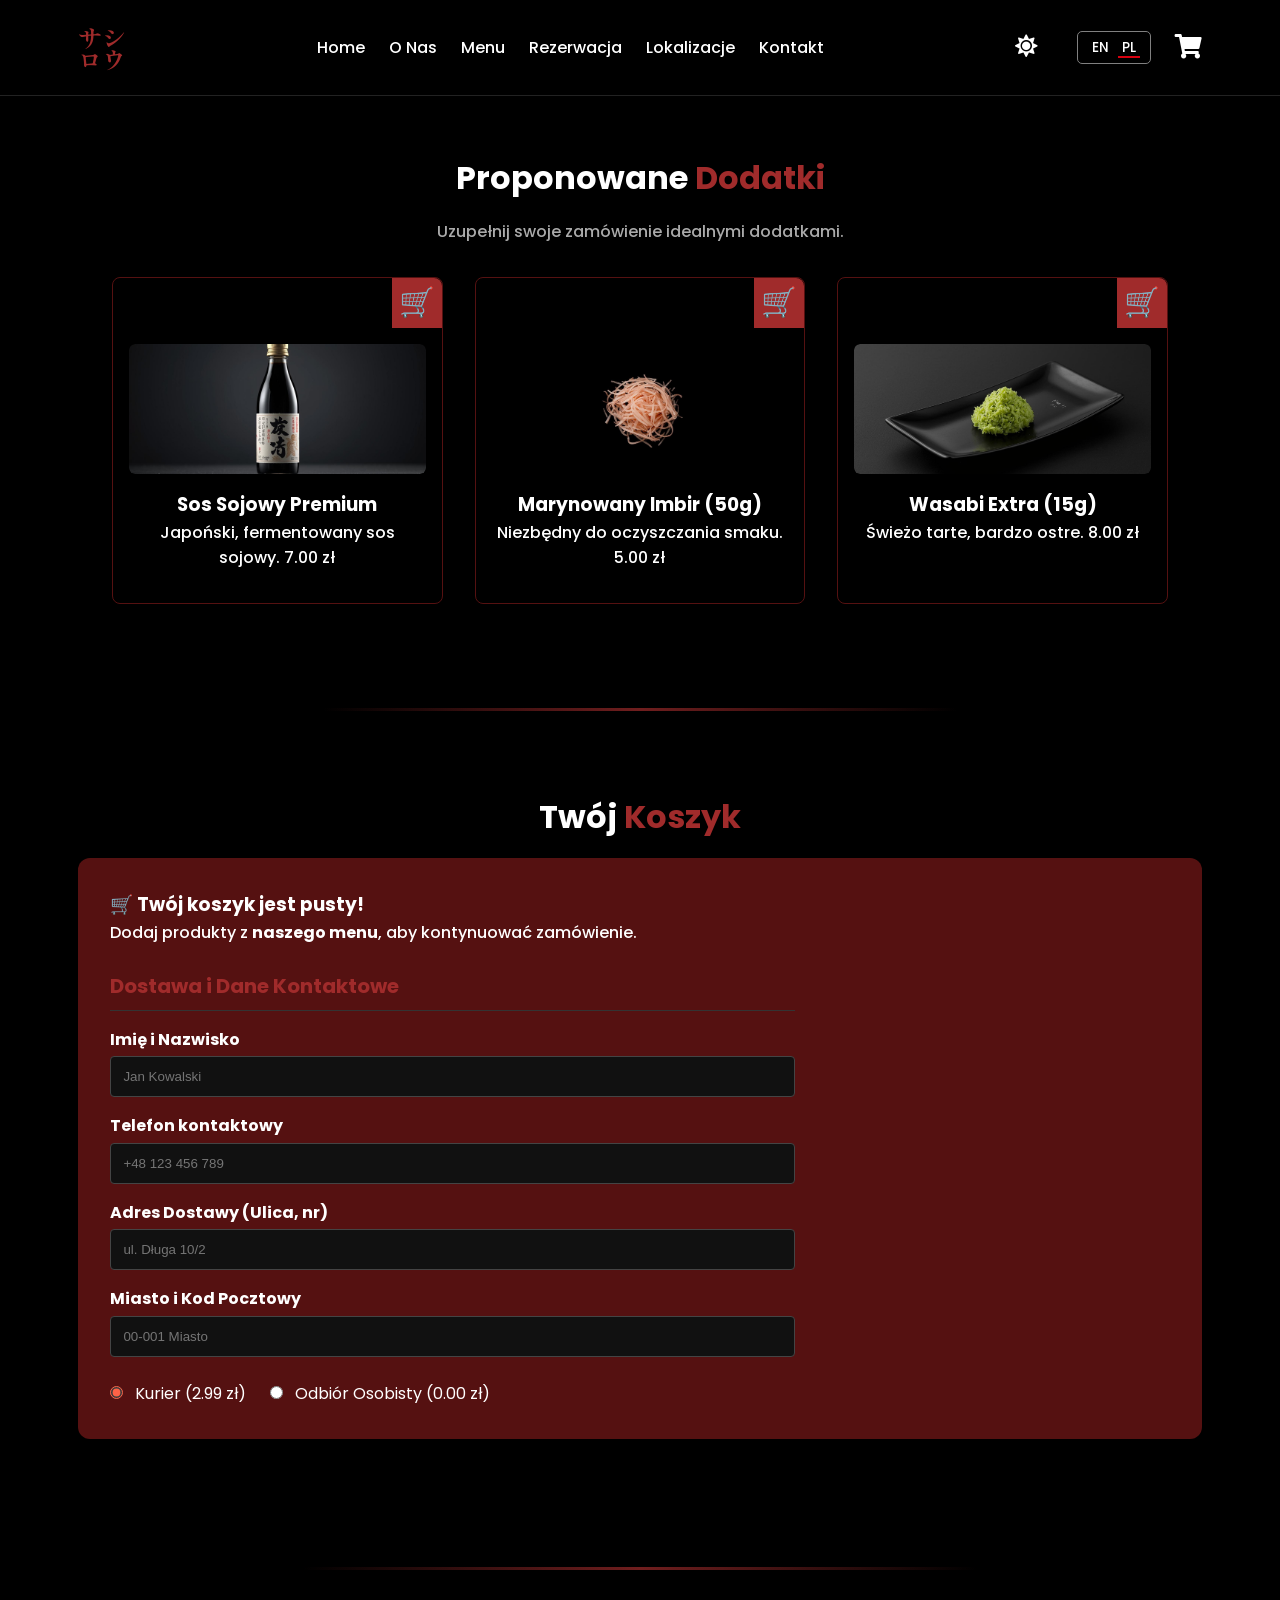
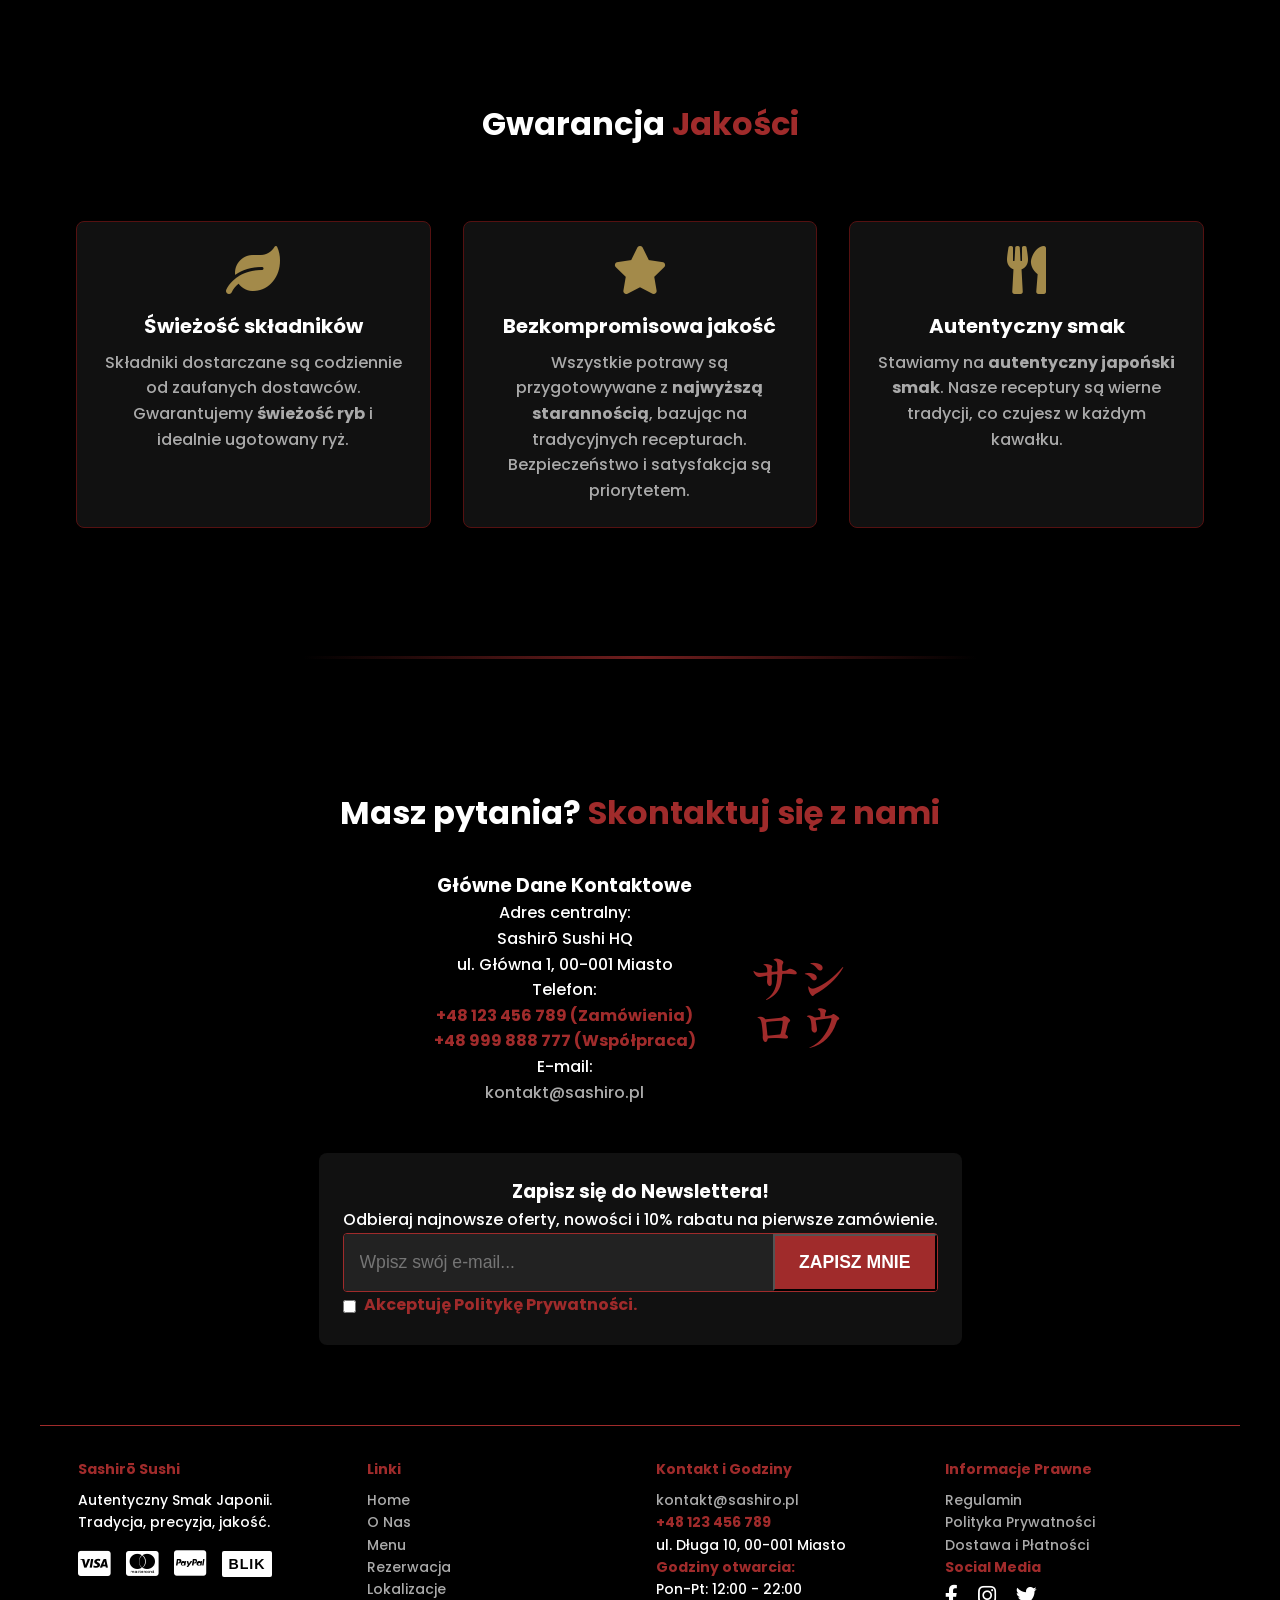
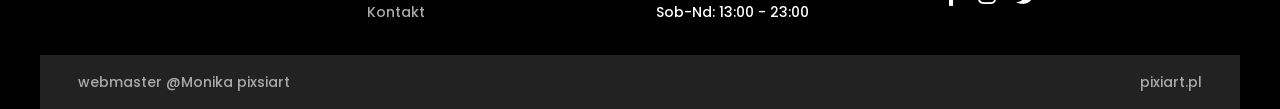
==== cart.html @ ddf4be17 "kompletna strona" ====
<!DOCTYPE html>
<html lang="pl">
  <head>
    <meta charset="UTF-8" />
    <meta name="viewport" content="width=device-width, initial-scale=1.0" />
    <title>Sashirō Sushi - Koszyk</title>
    <link
      rel="stylesheet"
      href="https://cdnjs.cloudflare.com/ajax/libs/font-awesome/6.0.0-beta3/css/all.min.css"
    />
    <link
      rel="stylesheet"
      href="https://cdnjs.cloudflare.com/ajax/libs/font-awesome/5.15.4/css/all.min.css"
    />
    <link rel="stylesheet" href="style.css" />
  </head>
  <body class="cart-page">
    <div class="header__sticky-wrapper">
      <header class="header">
        <div class="header__content-wrapper">
          <a href="index.html" class="header__logo">サシ<br />ロウ</a>
          <nav class="header__nav">
            <ul>
              <li>
                <a href="index.html#" class="header__nav-link">Home</a>
              </li>
              <li>
                <a href="index.html#about" class="header__nav-link">O Nas</a>
              </li>
              <li>
                <a href="index.html#menu-sections" class="header__nav-link"
                  >Menu</a
                >
              </li>
              <li>
                <a
                  href="index.html#contact-reservation"
                  class="header__nav-link"
                  >Rezerwacja</a
                >
              </li>
              <li>
                <a href="index.html#service" class="header__nav-link"
                  >Lokalizacje</a
                >
              </li>
              <li>
                <a href="index.html#contact-info" class="header__nav-link"
                  >Kontakt</a
                >
              </li>
            </ul>
          </nav>
          <div class="header__hamburger" id="hamburger-menu">
            <i class="fas fa-bars"></i>
          </div>

          <div class="header__controls">
            <button
              id="theme-toggle"
              class="header__theme-toggle"
              aria-label="Zmień motyw"
            >
              <i class="fas fa-sun"></i>
            </button>
            <div class="header__lang-selector">
              <a href="#" class="header__lang-selector-option" data-lang="en"
                >EN</a
              >
              <a
                href="#"
                class="header__lang-selector-option header__lang-selector-option--active"
                data-lang="pl"
                >PL</a
              >
            </div>
            <div class="header__cart-icon">
              <a href="cart.html"
                ><i class="fas fa-shopping-cart"></i
                ><span class="header__cart-badge" id="cart-item-count">0</span>
              </a>
            </div>
          </div>
        </div>
      </header>
    </div>
    <main>
      <section class="section cart__page">
        <section class="menu section" id="cart-addons">
          <h2 class="section__title">Proponowane <span>Dodatki</span></h2>
          <p
            class="section__subtitle"
            style="
              text-align: center;
              margin-bottom: var(--spacing-l);
              color: var(--color-text-muted);
            "
          >
            Uzupełnij swoje zamówienie idealnymi dodatkami.
          </p>
          <div class="menu__grid" data-category-type="addons">
            <div class="menu__card" data-product-id="addon-1">
              <div class="menu__card-image-wrapper">
                <img src="images/Sos Sojowy.jpg" alt="Sos Sojowy Premium" />
              </div>
              <span class="menu__card-cart">🛒</span>
              <h3 class="menu__card-title">Sos Sojowy Premium</h3>
              <p>Japoński, fermentowany sos sojowy. 7.00 zł</p>
            </div>
            <div class="menu__card" data-product-id="addon-2">
              <div class="menu__card-image-wrapper">
                <img src="images/Marynowany Imbir.jpg" alt="Marynowany Imbir" />
              </div>
              <span class="menu__card-cart">🛒</span>
              <h3 class="menu__card-title">Marynowany Imbir (50g)</h3>
              <p>Niezbędny do oczyszczania smaku. 5.00 zł</p>
            </div>
            <div class="menu__card" data-product-id="addon-3">
              <div class="menu__card-image-wrapper">
                <img src="images/Wasabi Extra.jpg" alt="Wasabi Extra" />
              </div>
              <span class="menu__card-cart">🛒</span>
              <h3 class="menu__card-title">Wasabi Extra (15g)</h3>
              <p>Świeżo tarte, bardzo ostre. 8.00 zł</p>
            </div>
          </div>
        </section>
        <section class="hr__bg-white section">
          <hr />
        </section>
        <h2 class="section__title">Twój <span>Koszyk</span></h2>
        <div class="cart__grid-layout">
          <div class="cart__items-container">
            <div class="cart__delivery-info">
              <h3>Dostawa i Dane Kontaktowe</h3>
              <form class="cart__form cart__form--delivery">
                <label for="name">Imię i Nazwisko</label>
                <input
                  type="text"
                  id="name"
                  required
                  placeholder="Jan Kowalski"
                />
                <label for="phone">Telefon kontaktowy</label>
                <input
                  type="tel"
                  id="phone"
                  required
                  placeholder="+48 123 456 789"
                />
                <label for="address">Adres Dostawy (Ulica, nr)</label>
                <input
                  type="text"
                  id="address"
                  required
                  placeholder="ul. Długa 10/2"
                />
                <label for="city">Miasto i Kod Pocztowy</label>
                <input
                  type="text"
                  id="city"
                  required
                  placeholder="00-001 Miasto"
                />
                <div class="cart__delivery-options">
                  <div class="cart__delivery-option">
                    <input
                      type="radio"
                      id="courier"
                      name="delivery-method"
                      value="2.99"
                      checked
                    />
                    <label for="courier"
                      >Kurier (<span id="delivery-cost-display">2.99 zł</span
                      >)</label
                    >
                  </div>
                  <div class="cart__delivery-option">
                    <input
                      type="radio"
                      id="pickup"
                      name="delivery-method"
                      value="0.00"
                    />
                    <label for="pickup">Odbiór Osobisty (0.00 zł)</label>
                  </div>
                </div>
              </form>
            </div>
          </div>
          <div class="cart__right-column">
            <div class="cart__summary-box">
              <div class="cart__summary">
                <h3>Podsumowanie Zamówienia</h3>
                <div class="cart__summary-line">
                  <span>Wartość Produktów:</span>
                  <span class="cart__summary-value" id="subtotal-value"
                    >111.98 zł</span
                  >
                </div>
                <div class="cart__summary-line">
                  <span>Koszt Dostawy:</span>
                  <span class="cart__summary-value" id="shipping-value"
                    >2.99 zł</span
                  >
                </div>
                <div class="cart__summary-line cart__summary-line--total">
                  <span>RAZEM DO ZAPŁATY:</span>
                  <span class="cart__summary-value" id="total-value"
                    >114.97 zł</span
                  >
                </div>
              </div>
              <div class="cart__payment-section">
                <h3>Metoda Płatności</h3>
                <select id="payment-method" class="cart__input">
                  <option value="bank-transfer">
                    Przelew Natychmiastowy (Blik)
                  </option>
                  <option value="paypal">PayPal</option>
                  <option value="cash">Gotówka przy Odbiorze/Dostawie</option>
                </select>
              </div>
              <div class="cart__discount-section">
                <label for="coupon" class="cart__label">Kupon Zniżkowy</label>
                <div class="cart__coupon-input-group">
                  <input
                    type="text"
                    id="coupon"
                    placeholder="Wpisz kod kuponu"
                    class="cart__input"
                  />
                  <button class="btn cart__coupon-btn">Zastosuj</button>
                </div>
              </div>
              <button class="btn cart__place-order-btn">
                ZŁÓŻ ZAMÓWIENIE Z OBOWIĄZKIEM ZAPŁATY
              </button>
              <p class="cart__terms-note">
                Składając zamówienie, akceptujesz Regulamin i Politykę
                Prywatności.
              </p>
            </div>
          </div>
        </div>
      </section>
      <section class="hr__bg-white section">
        <hr />
      </section>
      <section id="quality-guarantee" class="section about">
        <div class="about__content">
          <h2 class="section__title">Gwarancja <span>Jakości</span></h2>
          <div class="quality-grid">
            <div class="quality-card">
              <i class="quality-icon fas fa-leaf"></i>
              <h3 class="quality-title">Świeżość składników</h3>
              <p>
                Składniki dostarczane są <span>codziennie</span> od zaufanych
                dostawców. Gwarantujemy <strong>świeżość ryb</strong> i idealnie
                ugotowany ryż.
              </p>
            </div>
            <div class="quality-card">
              <i class="quality-icon fas fa-star"></i>
              <h3 class="quality-title">Bezkompromisowa jakość</h3>
              <p>
                Wszystkie potrawy są przygotowywane z
                <strong>najwyższą starannością</strong>, bazując na tradycyjnych
                recepturach. Bezpieczeństwo i satysfakcja są priorytetem.
              </p>
            </div>
            <div class="quality-card">
              <i class="quality-icon fas fa-utensils"></i>
              <h3 class="quality-title">Autentyczny smak</h3>
              <p>
                Stawiamy na <strong>autentyczny japoński smak</strong>. Nasze
                receptury są wierne tradycji, co czujesz w każdym kawałku.
              </p>
            </div>
          </div>
        </div>
      </section>
      <section class="hr__bg-white section">
        <hr />
      </section>
      <section class="contact section" id="contact-info">
        <h2 class="section__title">
          Masz pytania? <span>Skontaktuj się z nami</span>
        </h2>
        <div class="contact__content-wrapper">
          <div class="contact__info-details contact__info-details--no-border">
            <h3>Główne Dane Kontaktowe</h3>
            <div class="footer__list">
              <p>Adres centralny:</p>
              <p>Sashirō Sushi HQ</p>
              <p>ul. Główna 1, 00-001 Miasto</p>
              <p>Telefon:</p>
              <p>
                <a href="tel:+48123456789" class="footer__list-link"
                  >+48 123 456 789 (Zamówienia)</a
                >
              </p>
              <p>
                <a href="tel:+48999888777" class="footer__list-link"
                  >+48 999 888 777 (Współpraca)</a
                >
              </p>
              <p>E-mail:</p>
              <p>
                <a href="mailto:kontakt@sashiro.pl" class="footer__list-link"
                  >kontakt@sashiro.pl</a
                >
              </p>
            </div>
          </div>
          <div class="contact__logo-container">
            <a href="#" class="header__logo header__logo--double-size"
              >サシ<br />ロウ</a
            >
          </div>
        </div>
        <div class="contact__content contact__content--stacked">
          <div class="newsletter-tile-wrapper">
            <h3>Zapisz się do Newslettera!</h3>
            <p>
              Odbieraj najnowsze oferty, nowości i 10% rabatu na pierwsze
              zamówienie.
            </p>
            <form class="newsletter-tile-form">
              <input
                type="email"
                id="newsletter-email-tile"
                name="newsletter-email"
                required
                placeholder="Wpisz swój e-mail..."
              />
              <button type="submit" class="btn">ZAPISZ MNIE</button>
            </form>
            <div class="consent">
              <input
                type="checkbox"
                id="consent-tile"
                name="consent-tile"
                required
              />
              <label for="consent-tile">
                Akceptuję
                <a href="#">Politykę Prywatności</a>.
              </label>
            </div>
          </div>
        </div>
      </section>
    </main>
    <footer class="footer section" id="contact">
      <div class="footer__column">
        <h4 class="footer__heading">Sashirō Sushi</h4>
        <p>Autentyczny Smak Japonii.<br />Tradycja, precyzja, jakość.</p>
        <div class="footer__payments-icons">
          <i class="fab fa-cc-visa" title="Visa"></i>
          <i class="fab fa-cc-mastercard" title="Mastercard"></i>
          <i class="fab fa-cc-paypal" title="PayPal"></i>
          <span class="blik-icon" title="Blik">BLIK</span>
        </div>
      </div>
      <div class="footer__column">
        <h4 class="footer__heading">Linki</h4>
        <ul class="footer__list">
          <li><a href="#hero" class="footer__list-link">Home</a></li>
          <li><a href="#about" class="footer__list-link">O Nas</a></li>
          <li><a href="#menu-sections" class="footer__list-link">Menu</a></li>
          <li>
            <a href="#contact-reservation" class="footer__list-link"
              >Rezerwacja</a
            >
          </li>
          <li><a href="#service" class="footer__list-link">Lokalizacje</a></li>
          <li><a href="#contact-info" class="footer__list-link">Kontakt</a></li>
        </ul>
      </div>
      <div class="footer__column">
        <h4 class="footer__heading">Kontakt i Godziny</h4>
        <ul class="footer__list">
          <li>
            <a href="mailto:kontakt@sashiro.pl" class="footer__list-link"
              >kontakt@sashiro.pl</a
            >
          </li>
          <li>
            <a href="tel:+48123456789" class="footer__list-link"
              >+48 123 456 789</a
            >
          </li>
          <li>ul. Długa 10, 00-001 Miasto</li>
        </ul>
        <div class="footer__hours">
          <p><span class="colored">Godziny otwarcia:</span></p>
          <p>Pon-Pt: 12:00 - 22:00</p>
          <p>Sob-Nd: 13:00 - 23:00</p>
        </div>
      </div>
      <div class="footer__column">
        <h4 class="footer__heading">Informacje Prawne</h4>
        <ul class="footer__list">
          <li><a href="#" class="footer__list-link">Regulamin</a></li>
          <li>
            <a href="#" class="footer__list-link">Polityka Prywatności</a>
          </li>
          <li><a href="#" class="footer__list-link">Dostawa i Płatności</a></li>
        </ul>
        <h4 class="footer__heading">Social Media</h4>
        <div>
          <a href="#"><i class="fab fa-facebook-f"></i></a>
          <a href="#"><i class="fab fa-instagram"></i></a>
          <a href="#"><i class="fab fa-twitter"></i></a>
        </div>
      </div>
    </footer>
    <div class="author-info">
      <a
        href="mailto:monikapixiart@gmail.com?subject=Wiadomość ze strony Pixiart"
      >
        <p>webmaster @Monika pixsiart</p>
      </a>
      <a href="https://pixiart.pl" target="_blank"><p>pixiart.pl</p></a>
    </div>
    <script src="script.js"></script>
  </body>
</html>
---- style.css ----
@import url('https://fonts.googleapis.com/css2?family=Poppins:wght@400;500;700&family=Shippori+Mincho+B1:wght@600;700&display=swap');

:root {
  --color-primary: #a02b2b;
  --color-primary-hover: #d7000f;
  --color-accent: #a38a4a;
  --color-background: #000;
  --color_background-light: #fdf6e3;
  --color-background-card: #000;
  --color-text-light: #fff;
  --color-text-muted: #aaa;
  --spacing-xl: 3rem;
  --spacing-l: 2rem;
  --spacing-m: 1.5rem;
  --spacing-s: 1rem;
  --max-width: 1200px;
  --header-height: 96px;
  --menu-image-height: 180px;
}

/* --- 1. GLOBALNE STYLE I RESET --- */
* {
  margin: 0;
  padding: 0;
  box-sizing: border-box;
}

html {
  font-size: 16px;
  scroll-behavior: smooth;
}

html body {
  overflow-x: hidden;
}

body {
  font-family: 'Poppins', sans-serif;
  color: var(--color-text-light);
  line-height: 1.6;
  background-color: var(--color-background);
  font-weight: 500;
  overflow-x: hidden;
}

a {
  text-decoration: none;
  color: inherit;
  transition: color 0.3s ease, transform 0.3s ease;
}
a:hover {
  color: var(--color-primary);
  transform: translateY(-2px);
}

.section {
  max-width: var(--max-width);
  margin: 0 auto;
  padding: var(--spacing-xl) 3%;
  box-sizing: border-box;
}

.btn {
  background: var(--color-primary);
  padding: 0.75rem var(--spacing-m);
  border-radius: 4px;
  color: var(--color-text-light);
  font-weight: 700;
  display: inline-block;
  transition: background 0.3s ease, transform 0.3s ease, box-shadow 0.3s ease;
}
.btn:hover {
  background: var(--color-primary-hover);
  color: var(--color-text-light);
  transform: scale(1.05);
  box-shadow: 0 4px 10px rgba(0, 0, 0, 0.5);
}

.section__title {
  text-align: center;
  font-size: var(--spacing-l);
  margin-bottom: var(--spacing-s);
  color: var(--color-text-light);
  font-family: 'Poppins', sans-serif;
}
.section__title span,
.section__title--primary {
  color: var(--color-primary);
}

/* --- 2. HEADER --- */
.header__sticky-wrapper {
  position: sticky;
  top: 0;
  z-index: 1000;
  width: 100%;
  background: var(--color-background);
  height: var(--header-height);
  display: flex;
  align-items: center;
}
.header {
  background-color: transparent;
  border-bottom: 1px solid #222;
  padding: 0;
  display: flex;
  justify-content: center;
  align-items: center;
  width: 100%;
  height: var(--header-height);
}

.header__logo {
  font-size: var(--spacing-m);
  font-weight: 700;
  color: var(--color-primary);
  line-height: 0.9;
  font-family: 'Shippori Mincho B1', serif;
}
/* Logo in inline version */
.header__content-wrapper .header__logo.header__logo--inline {
  font-size: 1.5rem;
  line-height: 1;
}

/* Logo at double size in the contact section */
.contact__logo-container .header__logo.header__logo--double-size {
  font-size: calc(var(--spacing-m) * 2);
  line-height: 0.9;
}

.header__nav ul {
  display: flex;
  gap: var(--spacing-m);
  list-style: none;
}
.header__nav-link {
  font-weight: 500;
  position: relative;
}
.header__nav-link::after {
  content: '';
  position: absolute;
  left: 0;
  bottom: -4px;
  width: 0;
  height: 2px;
  background: var(--color-primary);
  transition: width 0.3s ease;
}
.header__nav-link:hover::after,
.header__nav-link--active:after {
  width: 100%;
}

.header__content-wrapper {
  display: flex;
  justify-content: space-between;
  align-items: center;
  width: 100%;
  max-width: var(--max-width);
  margin: 0 auto;
  padding: var(--spacing-s) 3%;
  box-sizing: border-box;
}

.header__controls {
  display: flex;
  align-items: center;
  gap: var(--spacing-m);
}
.header__theme-toggle {
  background: none;
  border: none;
  color: #fff;
  font-size: 1.4rem;
  cursor: pointer;
  margin-right: 1rem;
  transition: color 0.3s ease, transform 0.3s ease;
}
.header__theme-toggle:hover i {
  transform: rotate(20deg);
  transition: transform 0.4s ease;
  color: rgb(255, 174, 0);
}
.header__theme-toggle:active i {
  transform: rotate(0deg) scale(0.9);
  transition: transform 0.2s ease;
}
.header__lang-selector-option {
  font-size: 0.85rem;
  padding: 0 4px;
}
.header__lang-selector {
  border: 1px solid gray;
  padding: 5px 10px;
  border-radius: 5px;
  display: inline-flex;
  align-items: center;
  gap: 5px;
}
.header__lang-selector-option--active {
  box-shadow: inset 0 -2px 0 0 var(--color-primary-hover);
}
.header__cart-icon {
  position: relative;
}
.header__cart-icon a {
  font-size: var(--spacing-m);
}
.header__cart-badge {
  position: absolute;
  top: -8px;
  right: -8px;
  background-color: var(--color-primary);
  color: #fff;
  border-radius: 50%;
  padding: 0.2em 0.5em;
  font-size: 0.75rem;
  min-width: 20px;
  text-align: center;
  line-height: 1;
  display: none;
}

/* --- 3. HERO SECTION --- */
.hero {
  display: flex;
  flex-wrap: wrap;
  justify-content: center;
  align-items: center;
  gap: var(--spacing-l);
  padding-top: 100px;
  background: var(--color-background);
}

.hero__text {
  flex: 1 1 300px;
  max-width: 500px;
  text-align: center;
  opacity: 0;
  transform: translateX(-50px);
  animation: fadeInLeft 0.6s ease-out forwards 0s;
}

.hero__text-heading {
  font-size: 2.5rem;
  color: var(--color-primary);
  margin-bottom: var(--spacing-s);
  font-family: 'Poppins', sans-serif;
}

.hero__text-paragraph {
  font-size: 1.125rem;
  margin-bottom: var(--spacing-m);
  color: var(--color-text-light);
}

.hero__text .btn {
  opacity: 0;
  animation: fadeInUp 0.5s ease-out forwards 0.4s;
}

.hero__image {
  flex: 1 1 300px;
  max-width: 500px;
  width: 100%;
  display: flex;
  justify-content: center;
  align-items: center;
  margin: 0 auto;
}

.sushi-plate {
  width: 100%;
  height: auto;
  opacity: 0;
  transform: translateX(100%);
  animation: fadeInRight 0.8s ease-out forwards 0.2s;
}

.sushi-plate img {
  width: 100%;
  height: auto;
  display: block;
}

/* --- ANIMATIONS --- */

/* Animation: Sushi plate (entering from the right) */
@keyframes fadeInRight {
  from {
    opacity: 0;
    transform: translateX(100%);
  }
  to {
    opacity: 1;
    transform: translateX(0);
  }
}

/* Animation: Hero text (entering from the left) */
@keyframes fadeInLeft {
  from {
    opacity: 0;
    transform: translateX(-50px);
  }
  to {
    opacity: 1;
    transform: translateX(0);
  }
}

/* Animation: Tiles/Images (slightly rising from the bottom) */
@keyframes fadeInUp {
  from {
    opacity: 0;
    transform: translateY(30px);
  }
  to {
    opacity: 1;
    transform: translateY(0);
  }
}

/* --- 4. ABOUT SECTION --- */
.about {
  display: flex;
  flex-direction: column;
  align-items: center;
  gap: var(--spacing-l);
  text-align: center;
  padding-left: 0;
  padding-right: 0;
}
.about__content {
  display: flex;
  flex-direction: column;
  align-items: center;
  gap: var(--spacing-m);
  margin: 0 auto;
  width: 100%;
}
.about__chef-image {
  max-width: 100%;
  height: auto;
  border-radius: 0;
  margin-bottom: var(--spacing-s);
  display: block;
}
.about__chef-image--no-margin {
  width: 100%;
  position: static;
  margin: 0 auto;
  border-radius: 8px;
}
.about__text {
  flex: none;
  max-width: var(--max-width);
  padding-left: 3%;
  padding-right: 3%;
  box-sizing: border-box;
}
.about__text p {
  margin-bottom: var(--spacing-m);
  color: var(--color-text-light);
  font-size: 1rem;
  line-height: 1.6;
}

/* --- 5. TESTIMONIALS SECTION --- */
.testimonials {
  background-color: #111;
}
.testimonial__carousel {
  display: flex;
  overflow: hidden;
  position: relative;
  justify-content: center;
  gap: var(--spacing-m);
}

.testimonial__card {
  flex: 0 0 300px;
  padding: var(--spacing-m);
  border: 1px solid #551111;
  border-radius: 8px;
  text-align: center;
  background: var(--color-background-card);
  box-shadow: 0 4px 10px rgba(0, 0, 0, 0.5);

  opacity: 0;
  transform: translateY(30px);
  transition: opacity 0.4s ease-out, transform 0.4s ease-out;
}

.testimonial__quote {
  font-style: italic;
  margin-bottom: var(--spacing-s);
  color: var(--color-text-muted);
}
.testimonial__author {
  font-weight: 700;
  color: var(--color-primary);
}

/* --- 6. SERVICE SECTION (TILES ANIMATED VIA JS) --- */
.service__grid {
  display: grid;
  grid-template-columns: repeat(auto-fit, minmax(280px, 1fr));
  gap: var(--spacing-l);
}

.service__card {
  background: #111;
  padding: var(--spacing-m);
  border-radius: 8px;
  border: 1px solid #551111;
  text-align: center;
  transition: box-shadow 0.3s ease, transform 0.3s ease;

/* JS Animation - initial state (FAST TRANSITION) */
  opacity: 0;
  transform: translateY(30px);
  transition: opacity 0.4s ease-out, transform 0.4s ease-out,
    box-shadow 0.3s ease;
}
.service__card:hover {
  transform: translateY(-5px);
  box-shadow: 0 4px 10px rgba(0, 0, 0, 0.5);
}
.service__icon {
  font-size: 3rem;
  color: var(--color-accent);
  margin-bottom: var(--spacing-s);
}
.service__card h3 {
  margin-bottom: 0.5rem;
  font-size: 1.25rem;
  color: var(--color-text-light);
  font-family: 'Poppins', sans-serif;
}
.service__card p {
  color: var(--color-text-muted);
}

/* --- Locations Section --- */

.service__list {
  display: grid;
  grid-template-columns: repeat(auto-fit, minmax(280px, 1fr));
  gap: var(--spacing-l);
}

.service__item {
  background: #111;
  padding: var(--spacing-m);
  border-radius: 8px;
  border: 1px solid #551111;
  text-align: center;
  transition: box-shadow 0.3s ease, transform 0.3s ease;
}
.service__item:hover {
  transform: translateY(-5px);
  box-shadow: 0 4px 10px rgba(0, 0, 0, 0.5);
}
.service__item img {
  max-width: 100%;
  border-radius: 8px;
  height: 200px;
  object-fit: cover;
  display: block;
  margin-bottom: var(--spacing-s);
  transition: transform 0.3s ease;
}
.service__item:hover img {
  transform: scale(1.05);
}
.service__item h3 {
  margin-bottom: 0.25rem;
  font-size: 1.25rem;
}
.service__item p {
  color: var(--color-text-muted);
}

/* --- 7. MENU SECTION (TILES ANIMATED VIA JS) --- */
.menu__categories {
  display: flex;
  justify-content: center;
  gap: var(--spacing-l);
  list-style: none;
  flex-wrap: wrap;
  position: relative;
  z-index: 990;
  padding-top: var(--spacing-s);
  padding-bottom: var(--spacing-s);
  margin-bottom: var(--spacing-l);
  background: var(--color-background);
  border-bottom: 1px solid #222;
  margin-top: 0;
}
.menu__categories--is-sticky {
  position: fixed;
  top: var(--header-height);
  left: 0;
  right: 0;
  width: 100%;
  z-index: 999;
  box-shadow: 0 4px 10px rgba(0, 0, 0, 0.5);
  max-width: var(--max-width);
  margin: 0 auto;
  padding-left: 3%;
  padding-right: 3%;
  box-sizing: border-box;
  margin-top: 0;
}
.menu__categories a.menu__categories-link {
  position: relative;
}
.menu__categories a.menu__categories-link:after {
  content: '';
  position: absolute;
  bottom: -2px;
  left: 0;
  width: 0;
  height: 2px;
  background-color: var(--color-primary);
  transition: width 0.3s ease;
}
.menu__categories a.menu__categories-link:hover:after,
.menu__categories a.menu__categories-link--active:after {
  width: 100%;
}

.menu__grid {
  display: grid;
  grid-template-columns: repeat(3, 1fr);
  gap: var(--spacing-l);
}

.menu__card {
  background: var(--color-background-card);
  border: 1px solid #551111;
  border-radius: 8px;
  padding: var(--spacing-s);
  position: relative;
  transition: transform 0.3s ease, box-shadow 0.3s ease;
  text-align: center;
  display: flex;
  flex-direction: column;

  opacity: 0;
  transform: translateY(30px);
  transition: opacity 0.4s ease-out, transform 0.4s ease-out,
    box-shadow 0.3s ease;
}
.menu__card:hover {
  transform: translateY(-5px);
  box-shadow: 0 4px 15px rgba(160, 43, 43, 0.2);
}
.menu__card-image-wrapper {
  height: calc(var(--menu-image-height) - 50px);
  overflow: hidden;
  margin-bottom: var(--spacing-s);
  border-radius: 6px;
  display: flex;
  align-items: center;
  justify-content: center;
  position: relative;
  margin-top: 50px;
}
.menu__card-image-wrapper img {
  width: 100%;
  height: 100%;
  object-fit: cover;
  border-radius: 6px;
  transition: transform 0.3s ease;
}
.menu__card:hover .menu__card-image-wrapper img {
  transform: scale(1.08);
}
.menu__card p {
  flex-grow: 1;
  margin-bottom: var(--spacing-s);
}
.menu__card-cart {
  position: absolute;
  top: 0;
  right: 0;
  background: var(--color-primary);
  color: var(--color-text-light);
  padding: 0;
  border-radius: 0 8px 0 0;
  font-size: 1.8rem;
  cursor: pointer;
  transition: background 0.3s ease;
  display: flex;
  align-items: center;
  justify-content: center;
  width: 50px;
  height: 50px;
  line-height: 1;
}
.menu__card-cart:hover {
  background: var(--color-primary-hover);
}
/* Active cart controls on the menu card */
.menu__grid .menu__card .menu__card-cart.cart__active-controls {
  background: transparent;
  padding: 0;
  width: 150px;
  height: 50px;
  border-radius: 0 8px 0 0;
  overflow: hidden;
}

/* Cart buttons container */
.cart__controls {
  display: flex;
  align-items: center;
  width: 150px;
  height: 50px;
  position: relative;
}

/* Add/remove product button */
.cart__controls .cart__controls-btn,
.cart__controls .cart__quantity-btn,
.cart__items-container .cart__controls-btn,
.cart__items-container .cart__quantity-btn {
  background-color: var(--color-primary);
  color: var(--color-text-light);
  width: 50px;
  height: 50px;
  display: flex;
  justify-content: center;
  align-items: center;
  border: none;
  border-radius: 0;
  font-size: 1.8rem;
  font-weight: 700;
  line-height: 1;
  cursor: pointer;
  transition: background 0.2s ease, transform 0.1s ease;
  box-shadow: inset 0 0 0 1px rgba(0, 0, 0, 0.5);
}

.cart__controls .cart__controls-btn:hover,
.cart__controls .cart__quantity-btn:hover {
  background-color: var(--color-primary-hover);
}

/* Quantity display */
.cart__controls .cart__controls-count,
.cart__controls .cart__quantity-count,
.cart__items-container .cart__controls-count,
.cart__items-container .cart__quantity-count {
  display: flex;
  text-align: center;
  justify-content: center;
  align-items: center;
  vertical-align: top;
  width: 50px;
  height: 50px;
  font-weight: 700;
  color: var(--color-text-light);
  background-color: #222;
  font-size: 1.4rem;
  padding: 0;
  line-height: 50px;
  box-shadow: inset 0 0 0 1px rgba(0, 0, 0, 0.5);
}

/* --- 8. CONTACT / FOOTER SECTION --- */
.contact__content {
  display: flex;
  gap: var(--spacing-l);
  flex-wrap: wrap;
  justify-content: center;
  align-items: flex-start;
  max-width: 1000px;
  margin: 0 auto;
}
#contact-reservation .contact__content {
  display: grid;
  grid-template-columns: 1fr 1fr;
  gap: var(--spacing-l);
  align-items: stretch;
}
#contact-reservation .contact__form-wrapper {
  max-width: none;
}
#contact-reservation .contact__map-wrapper {
  width: 100%;
  display: flex;
  flex-direction: column;
}
.map-placeholder {
  width: 100%;
  flex-grow: 1;
  min-height: 400px;
  background-color: #333;
  border-radius: 8px;
  overflow: hidden;
  margin-top: var(--spacing-s);
}
.map-placeholder iframe {
  width: 100%;
  height: 100%;
  display: block;
}
.contact__content-wrapper {
  display: flex;
  justify-content: center;
  align-items: center;
}
#contact-info .contact__content {
  display: flex;
  flex-direction: column;
  align-items: center;
}
#contact-info .contact__info-details,
.newsletter-tile-wrapper {
  max-width: 700px;
  margin-bottom: var(--spacing-l);
}
.contact__info-details {
  margin-right: 55px;
  padding: var(--spacing-m);
  border: 1px solid #444;
  border-radius: 8px;
  background: var(--color-background-card);
  box-shadow: 0 4px 10px rgba(0, 0, 0, 0.5);
}

.contact__content-wrapper
  .contact__info-details.contact__info-details--no-border {
  border: none;
  box-shadow: none;
  background: transparent;
  padding: var(--spacing-s) 0;
  text-align: center;
}

.contact__info-details--no-border .footer__list {
  display: flex;
  flex-direction: column;
  align-items: center;
}
.contact__info-details--no-border h3 {
  justify-content: center;
  align-items: center;
}

.reservation-form {
  display: grid;
  grid-template-columns: 1fr 1fr;
  gap: var(--spacing-s);
}
.form__full-width {
  grid-column: 1/-1;
}
.newsletter-tile-wrapper {
  text-align: center;
  padding: var(--spacing-m);
  background-color: #111;
  border-radius: 8px;
  box-shadow: 0 4px 10px rgba(0, 0, 0, 0.5);
}
.newsletter-tile-form {
  display: flex;
  gap: 0;
  width: 100%;
  border: 1px solid var(--color-primary);
  border-radius: 4px;
  overflow: hidden;
}
.newsletter-tile-form input {
  flex-grow: 1;
  border: none;
  border-radius: 0;
  padding: 1rem;
  font-size: 1.1rem;
  background-color: #222;
}
.newsletter-tile-form button {
  flex-grow: 0;
  border-radius: 0;
  padding: 1rem var(--spacing-m);
  font-size: 1.1rem;
  white-space: nowrap;
  transition: background 0.3s ease, transform 0.1s ease;
}
.newsletter-tile-form input[type='email'] {
  color: #fff;
}

.reservation-form input,
.reservation-form select,
.reservation-form button,
.reservation-form textarea {
  width: 100%;
  padding: 0.75rem;
  border: 1px solid #444;
  background: #111;
  color: var(--color-text-light);
  border-radius: 4px;
  box-sizing: border-box;
  font-size: 1rem;
}
.reservation-form label,
.newsletter-tile-wrapper label {
  display: block;
  margin-bottom: 0.25rem;
  font-weight: 700;
  color: var(--color-primary);
}
.reservation-form button:hover {
  background: var(--color-primary-hover);
  transform: scale(1.01);
  box-shadow: none;
}

.footer {
  background: var(--color-background);
  border-top: 1px solid var(--color-primary);
  padding-top: var(--spacing-l);
  padding-bottom: var(--spacing-l);
  display: grid;
  grid-template-columns: repeat(auto-fit, minmax(200px, 1fr));
  gap: var(--spacing-l);
  font-size: 0.875rem;
}
.footer__heading {
  color: var(--color-primary);
  margin-bottom: 0.5rem;
  font-family: 'Poppins', sans-serif;
}
.footer__list {
  list-style: none;
}
.footer__list-link {
  color: var(--color-text-muted);
  transition: color 0.3s ease;
}
.footer__column div a i {
  font-size: 1.3rem;
  margin-right: 1rem;
}
hr {
  display: block;
  border: none;
  height: 3px;
  background-color: transparent;
  margin: var(--spacing-l) auto;
  max-width: 60%;
  box-shadow: none;
  border-radius: 0;
  background-image: linear-gradient(
    to right,
    rgba(255, 255, 255, 0),
    rgba(160, 43, 43, 0.7),
    rgba(255, 255, 255, 0)
  );
}

/* --- 9. CART SECTION --- */
#cart-addons {
  padding-top: var(--spacing-m);
  padding-bottom: var(--spacing-m);
}
.cart__page {
  padding-top: var(--spacing-l);
}
.cart__grid-layout {
  display: grid;
  grid-template-columns: 2fr 1fr;
  gap: 2rem;
  align-items: start;
  background-color: #551111;
  border-radius: 12px;
  padding: var(--spacing-l);
}

.cart__item {
  display: grid;
  grid-template-columns: 3fr 1fr auto;
  gap: var(--spacing-m);
  align-items: center;
  padding: var(--spacing-s);
  border: 1px solid #551111;
  border-radius: 6px;
  background: #000;
  margin-bottom: var(--spacing-m);
  box-shadow: 0 4px 10px rgba(0, 0, 0, 0.5);
  transition: transform 0.2s ease;
}
.cart__item:hover {
  transform: translateY(-2px);
  box-shadow: 0 6px 15px rgba(0, 0, 0, 0.7);
}
.cart__product {
  display: flex;
  align-items: center;
  gap: var(--spacing-s);
}
.cart__image-wrapper {
  width: 100px;
  height: 60px;
  overflow: hidden;
  border-radius: 4px;
}
.cart__image-wrapper img {
  width: 100%;
  height: 100%;
  object-fit: cover;
}
.cart__product-title {
  font-size: 1rem;
  color: var(--color-text-light);
  margin-bottom: 0.25rem;
  font-family: 'Poppins', sans-serif;
}
/* Cart quantity change button */
.cart__controls .cart__quantity-btn,
.cart__items-container .cart__quantity-btn {
  background-color: var(--color-primary);
  color: var(--color-text-light);
  width: 50px;
  height: 50px;
  display: flex;
  justify-content: center;
  align-items: center;
  border: none;
  border-radius: 0;
  font-size: 1.8rem;
  font-weight: 700;
  line-height: 1;
  cursor: pointer;
  transition: background 0.2s ease, transform 0.1s ease;
  box-shadow: inset 0 0 0 1px rgba(0, 0, 0, 0.5);
}

.cart__controls .cart__quantity-btn:hover,
.cart__items-container .cart__quantity-btn:hover {
  background-color: var(--color-primary-hover);
  color: #fff;
}

.cart__quantity-btn:hover {
  background: var(--color-primary-hover);
}
.cart__price-area {
  display: flex;
  flex-direction: column;
  text-align: right;
  font-size: 1rem;
}
.cart__total-item-price {
  font-weight: 700;
  color: var(--color-primary);
  margin-top: 0.25rem;
}
.cart__unit-price {
  color: var(--color-text-muted);
  font-size: 0.875rem;
}
.cart__remove-btn {
  background: none;
  border: none;
  color: var(--color-text-muted);
  font-size: 1.2rem;
  cursor: pointer;
  align-self: flex-start;
}
.cart__remove-btn:hover {
  color: var(--color-primary-hover);
}
.cart__delivery-info {
  margin-top: var(--spacing-m);
}
.cart__delivery-info h3 {
  color: var(--color-primary);
  margin-bottom: var(--spacing-s);
  border-bottom: 1px solid #333;
  padding-bottom: 0.5rem;
  font-size: 1.25rem;
  font-family: 'Poppins', sans-serif;
}
.cart__form--delivery label {
  display: block;
  margin-top: var(--spacing-s);
  margin-bottom: 0.25rem;
  font-weight: 700;
  color: var(--color-text-light);
}
.cart__form--delivery input[type='text'],
.cart__form--delivery input[type='tel'] {
  width: 100%;
  padding: 0.75rem;
  background: #111;
  border: 1px solid #444;
  border-radius: 4px;
  color: var(--color-text-light);
}
.cart__delivery-options {
  display: flex;
  gap: var(--spacing-m);
  margin-top: var(--spacing-m);
}
.cart__delivery-option label {
  font-weight: 400;
  color: var(--color-text-light);
  display: inline;
}
.cart__delivery-option input[type='radio'] {
  margin-right: 0.5rem;
  accent-color: #ff6347;
}
.cart__summary-box {
  background: #0d0d0d;
  padding: var(--spacing-m);
  border: 1px solid #551111;
  border-radius: 6px;
  height: fit-content;
  box-shadow: 0 4px 10px rgba(0, 0, 0, 0.5);
}
.cart__summary h3,
.cart__payment-section h3 {
  color: var(--color-primary);
  margin-bottom: var(--spacing-s);
  border-bottom: 1px solid #333;
  padding-bottom: 0.5rem;
  font-size: 1.25rem;
  font-family: 'Poppins', sans-serif;
}
.cart__summary-line {
  display: flex;
  justify-content: space-between;
  margin-bottom: 0.5rem;
  font-size: 1rem;
}
.cart__summary-line--total {
  font-size: 1.25rem;
  font-weight: 700;
  color: var(--color-primary);
  margin-top: var(--spacing-s);
  padding-top: var(--spacing-s);
  border-top: 1px dashed #333;
}
.cart__input {
  width: 100%;
  padding: 0.75rem;
  background: #222;
  border: 1px solid #444;
  border-radius: 4px;
  color: var(--color-text-light);
  margin-top: 0.25rem;
  margin-bottom: var(--spacing-m);
  appearance: none;
}
.cart__input:focus {
  border-color: var(--color-primary);
  outline: none;
}
.cart__coupon-input-group {
  display: flex;
  gap: 0;
  margin-bottom: var(--spacing-m);
}
.cart__coupon-input-group .cart__input {
  margin: 0;
  border-radius: 4px 0 0 4px;
  flex-grow: 1;
}
.cart__coupon-btn {
  border-radius: 0 4px 4px 0;
  padding: 0.75rem var(--spacing-s);
  white-space: nowrap;
  transition: none;
  transform: none;
}
.cart__coupon-btn:hover .cart__place-order-btn {
  width: 100%;
  text-align: center;
  padding: 1rem;
  font-size: 1.1rem;
  margin-top: var(--spacing-s);
  margin-bottom: var(--spacing-s);
}
.cart__terms-note {
  font-size: 0.75rem;
  text-align: center;
  color: var(--color-text-muted);
}

#menu-categories-placeholder {
  height: auto;
  transition: height 0.001s ease-in-out;
}
.menu__categories--is-sticky + #menu-categories-placeholder {
  height: calc(var(--spacing-s) * 2 + 1px + 4.5rem);
}

/* --- OUR LOCATIONS Section: Photos (section--photo) --- */
.section--photo {
  max-width: var(--max-width);
  margin: var(--spacing-xl, 2rem) auto;
  padding: 0;
  max-height: 350px;
  overflow: hidden;
  border-radius: 8px;
  box-shadow: 0 4px 10px rgba(0, 0, 0, 0.4);

 /* JS Animation - initial state (FAST TRANSITION) */
  opacity: 0;
  transform: translateY(30px);
  transition: opacity 0.4s ease-out, transform 0.4s ease-out,
    box-shadow 0.3s ease;
}

.japanese-banner__image {
  width: 100%;
  height: 100%;
  display: block;
}
.section--photo.small {
  max-width: 800px;
  width: 50%;
}

.section--photo img {
  width: 100%;
  height: 100%;
  object-fit: cover;
  display: block;
  transition: transform 0.4s ease-out;
}

.section--photo:hover {
  box-shadow: 0 8px 20px rgba(160, 43, 43, 0.4);
  transform: translateY(-5px);
}

.section--photo:hover img {
  transform: scale(1.05);
}

.cart__grid-layout > :last-child .cart__addons-section {
  overflow: hidden;
  height: auto;
}

/* --- 10. QUALITY SECTION (TILES ANIMATED VIA JS) --- */
.quality-grid {
  display: grid;
  grid-template-columns: repeat(auto-fit, minmax(280px, 1fr));
  gap: var(--spacing-l);
  width: 100%;
  max-width: var(--max-width);
  margin: var(--spacing-l) auto 0;
  padding: 0 3%;
}
/* Initial state for JS animation */
.quality-card {
  background: #111;
  border: 1px solid #551111;
  border-radius: 8px;
  padding: var(--spacing-m);
  text-align: center;
  box-shadow: 0 4px 10px rgba(0, 0, 0, 0.5);
  transition: transform 0.3s ease, box-shadow 0.3s ease;

/* JS Animation - initial state (FAST TRANSITION) */
  opacity: 0;
  transform: translateY(30px);
  transition: opacity 0.4s ease-out, transform 0.4s ease-out,
    box-shadow 0.3s ease;
}
.quality-card:hover {
  transform: translateY(-5px);
  box-shadow: 0 4px 15px rgba(0, 0, 0, 0.7);
}
.quality-icon {
  font-size: 3rem;
  color: var(--color-accent);
  margin-bottom: var(--spacing-s);
}
.quality-title {
  font-size: 1.25rem;
  color: var(--color-text-light);
  margin-bottom: 0.5rem;
  font-family: 'Poppins', sans-serif;
}
.quality-card p {
  color: var(--color-text-muted);
}

/* --- 11. ANIMATED STYLES TRIGGERED BY JS --- */
/* Global initial state for ALL elements animated on scroll */

.service__card,
.menu__card,
.quality-card,
.testimonial__card,
.section--photo,
.service__item {
  opacity: 0;
  transform: translateY(30px);
  transition: opacity 0.6s ease-out, transform 0.6s ease-out,
    box-shadow 0.3s ease;
}

/* Global animated state (final) */
body .animated,
html .animated {
  opacity: 1;
  transform: translateY(0);
}

/* --- 12. VISUAL ADJUSTMENTS --- */
/* Color of prices and summary in cart and menu */
.menu__grid .menu__card .menu__card-price,
.cart__grid-layout .cart__total-item-price,
#cart-addons .cart__product-price,
.cart__summary .cart__summary-line--total span,
.price {
  color: var(--color-primary);
  font-weight: 700;
}

.footer__list-link[href^='tel:'],
.contact__info-details a[href^='tel:'] {
  color: var(--color-primary);
  font-weight: 700;
}
.colored {
  color: var(--color-primary);
  font-weight: bold;
}

.cart__right-column {
  display: flex;
  flex-direction: column;
  gap: 2rem;
}
.cart__items-container {
  grid-column: 1/2;
}
.cart__kanji-art-container {
  max-width: 145px;
  width: 100%;
  background: #000;
  border: 1px solid var(--color-primary);
  border-radius: 8px;
  padding: 0;
  overflow: hidden;
  box-shadow: 0 4px 10px rgba(0, 0, 0, 0.5);
  margin-left: auto;
  margin-right: auto;
  margin-top: 80px;
  transition: transform 0.3s ease, box-shadow 0.3s ease;
}
.cart__kanji-art-container:hover {
  transform: translateY(-5px);
  box-shadow: 0 4px 10px rgba(0, 0, 0, 0.7);
}
.cart__kanji-art {
  width: 100%;
  height: auto;
  display: block;
  border-radius: 0;
}
.consent {
  display: flex;
  align-items: center;
  gap: 8px;
}
.consent-tile {
  inline-size: 10px;
}
.consent label {
  cursor: pointer;
}
/* AUTHOR INFO */
.author-info {
  display: flex;
  justify-content: space-between;
  padding: 1rem 3%;
  background: #222;
  max-width: var(--max-width);
  margin: 0 auto;
  color: #aaa;
}

.author-info a {
  text-decoration: none;
  font-size: 0.875rem;
}

.footer__payments-icons {
  display: flex;
  gap: 1rem;
  align-items: center;
  justify-content: start;
  margin-top: 1rem;
}

.footer__payments-icons i,
.footer__payments-icons .blik-icon {
  font-size: 1.8rem;
  transition: color 0.3s ease, transform 0.3s ease;
}

.footer__payments-icons i:hover,
.footer__payments-icons .blik-icon:hover {
  transform: scale(1.2);
}

.footer__payments-icons .blik-icon {
  font-family: 'Arial Black', sans-serif;
  font-weight: bold;
  font-size: 0.89rem;
  background: #fff;
  color: black;
  border-radius: 2px;
  padding: 2px 6px;
  letter-spacing: 1px;
}

/* ============================
   Hamburger and mobile menu
============================ */

/* Hamburger hidden by default on larger screens */

.header__hamburger {
  display: none;
  font-size: var(--spacing-m);
  cursor: pointer;
  color: var(--color-primary);
  background: none;
  border: none;
  z-index: 1001;
}

/* Horizontal menu on larger screens */

.header__nav {
  display: flex;
  align-items: center;
  gap: var(--spacing-m);
  position: relative;
}

.header__nav ul {
  display: flex;
  gap: var(--spacing-m);
  list-style: none;
}

.header__nav-link {
  font-weight: 500;
  position: relative;
}

.header__nav-link::after {
  content: '';
  position: absolute;
  left: 0;
  bottom: -4px;
  width: 0;
  height: 2px;
  background: var(--color-primary);
  transition: width 0.3s ease;
}

.header__nav-link:hover::after,
.header__nav-link--active:after {
  width: 100%;
}

/* ============================
   Media queries
============================ */

/* Hero for screens 901px - 1029px */
@media (max-width: 1029px) and (min-width: 901px) {
  .hero {
    flex-direction: column;
    align-items: center;
    text-align: center;
    gap: 2rem;
  }

  .hero__text {
    width: 100%;
    max-width: 600px;
  }

  .hero__image {
    width: 100%;
    display: flex;
    justify-content: center;
  }

  .hero__image img {
    width: 90%;
    max-width: 400px;
    height: auto;
  }
}
@media (max-width: 1200px) {
  .header__hamburger {
    display: block;
  }

  .header__nav {
    display: flex;
    flex-direction: column;
    align-items: center;
    width: 100%;
    background: var(--color-background);
    position: absolute;
    top: var(--header-height);
    left: 0;
    overflow: hidden;
    max-height: 0;
    opacity: 0;
    transition: max-height 0.4s ease, opacity 0.4s ease;
    box-shadow: 0 4px 10px rgba(0, 0, 0, 0.5);
  }

  .header__nav.is-open {
    max-height: 400px;
    opacity: 1;
  }

  .header__nav ul {
    list-style: none;
    padding: var(--spacing-s) 0;
    display: flex;
    flex-direction: column;
    gap: var(--spacing-s);
  }

  .header__nav-link {
    font-size: 1.1rem;
  }

  .header__controls {
    gap: var(--spacing-s);
  }
}
/* Hamburger and mobile menu for screens <= 900px */

@media (max-width: 900px) {
  .header__hamburger {
    display: block;
  }

  .header__nav {
    flex-direction: column;
    align-items: center;
    width: 100%;
    background: var(--color-background);
    position: absolute;
    top: var(--header-height);
    left: 0;
    overflow: hidden;
    max-height: 0;
    opacity: 0;
    transition: max-height 0.4s ease, opacity 0.4s ease;
    box-shadow: 0 4px 10px rgba(0, 0, 0, 0.5);
    z-index: 999;
  }

  .header__nav.is-open {
    max-height: 400px;
    opacity: 1;
  }

  .header__nav ul {
    flex-direction: column;
    width: 100%;
    list-style: none;
    padding: var(--spacing-s) 0;
    gap: var(--spacing-s);
    display: none;
  }

  .header__nav ul.is-open {
    display: flex;
  }

  .header__nav ul li {
    text-align: center;
    padding: var(--spacing-s) 0;
  }

  .header__nav-link {
    font-size: 1.1rem;
  }
}

@media (max-width: 768px) {
  .about {
    padding-left: var(--spacing-s);
    padding-right: var(--spacing-s);
  }
  .about__text {
    padding: 0;
  }
  .menu__grid {
    grid-template-columns: repeat(auto-fit, minmax(180px, 1fr));
    gap: var(--spacing-m);
  }
  .footer {
    display: grid;
    grid-template-columns: repeat(auto-fit, minmax(150px, 1fr));
    gap: var(--spacing-m);
  }
  .testimonial__carousel {
    flex-direction: column;
    align-items: center;
  }
  .testimonial__card {
    width: 90%;
    max-width: 350px;
    margin-bottom: var(--spacing-m);
  }
  #contact-reservation .contact__content {
    display: grid;
    grid-template-columns: 1fr;
    gap: var(--spacing-m);
  }
  .map-placeholder {
    min-height: 300px;
  }
  .reservation-form {
    display: grid;
    grid-template-columns: 1fr;
    gap: var(--spacing-s);
  }
  .form__full-width {
    grid-column: 1/-1;
  }
  .quality-grid {
    padding: 0;
  }
  #locations .service__item {
    display: flex;
    justify-content: center;
    flex-direction: column;
  }
}

@media (max-width: 576px) {
  .menu__grid {
    grid-template-columns: 1fr;
    gap: var(--spacing-s);
  }
  .section {
    padding-left: var(--spacing-s);
    padding-right: var(--spacing-s);
  }
  .newsletter-tile-form {
    flex-direction: column;
    gap: var(--spacing-s);
  }
  .newsletter-tile-form input,
  .newsletter-tile-form button {
    width: 100%;
    margin-top: var(--spacing-s);
    border-radius: 4px;
  }
  .newsletter-tile-form button {
    padding: 0.75rem var(--spacing-m);
  }
}

@media (max-width: 480px) {
  header {
    padding-left: 16px;
    padding-right: 16px;
  }
  .header__icons {
    gap: 10px;
  }
  .header__cart {
    margin-right: 4px;
  }
  .hero__text h1,
  .hero__text p,
  .menu__card-title,
  .menu__card-content p,
  .testimonial__quote {
    word-break: break-word;
  }
  img {
    max-width: 100%;
    height: auto;
  }
}

/*=======================
LIGHT THEME
========================*/

body.light-mode {
  background-color: white;
  color: #1a1a1a;

  background-image: radial-gradient(
      circle at 10% 20%,
      rgba(0, 0, 0, 0.05) 1px,
      transparent 2px
    ),
    radial-gradient(
      circle at 50% 70%,
      rgba(255, 255, 255, 0.2) 1px,
      transparent 2px
    ),
    radial-gradient(circle at 80% 40%, rgba(0, 0, 0, 0.03) 1px, transparent 2px);

  background-size: 30px 30px, 45px 45px, 20px 20px;
  background-position: 0 0, 15px 15px, 5px 5px;
}

/* Header */
body.light-mode .header {
  background-color: #ffffff;
  color: #1a1a1a;
  border-bottom: 1px solid #e6e0d6;
  box-shadow: 0 2px 6px rgba(0, 0, 0, 0.08);
}

/* Navigation and links */
body.light-mode .nav__link,
body.light-mode .header__lang-selector a,
body.light-mode .header__cart-icon a {
  color: #1a1a1a;
}
body.light-mode .nav__link:hover,
body.light-mode .header__lang-selector a:hover,
body.light-mode .header__cart-icon a:hover {
  color: #a38a4a;
}

/* Icons */
body.light-mode i {
  color: #a38a4a;
}

/* Menu cards / sections */
body.light-mode .menu__card,
body.light-mode .section {
  background-color: var(--color_background-light);
  color: #1a1a1a;
  border-color: #e8e4dc;
}

/* Footer */
body.light-mode .footer {
  background-color: transparent;
  color: #1a1a1a;
}

/* Highlights */
body.light-mode strong,
body.light-mode .highlight {
  color: #a38a4a;
}
body.light-mode .alert,
body.light-mode .badge,
body.light-mode .cart__badge {
  background-color: #a02b2b;
  color: #fff;
  box-shadow: 0 2px 6px rgba(0, 0, 0, 0.1);
}

/* Service cards */
body.light-mode .service__card {
  background: linear-gradient(145deg, #c1a45f, #d2b675);
  color: #1a1a1a;
  box-shadow: 0 4px 12px rgba(0, 0, 0, 0.1);
  transition: transform 0.3s ease, box-shadow 0.3s ease;
}
body.light-mode .service__card:hover {
  transform: translateY(-5px);
  box-shadow: 0 6px 18px rgba(0, 0, 0, 0.15);
}
body.light-mode .service__icon {
  color: var(--color-primary);
}
body.light-mode .service__card:hover .service__icon {
  color: var(--color-primary-hover);
}

/* Location tiles */
body.light-mode .service__item {
  background-color: white;
  border: 1px solid #e8e4dc;
  box-shadow: 0 2px 6px rgba(0, 0, 0, 0.08);
}

/* Newsletter */
body.light-mode .newsletter-tile-wrapper {
  background-color: #c6a85e;
  color: #1a1a1a;
  box-shadow: 0 4px 10px rgba(0, 0, 0, 0.08);
}
body.light-mode .newsletter-tile-wrapper input {
  background-color: #f5f0e0;
  color: #1a1a1a;
  border-color: #b18d4d;
}
body.light-mode .newsletter-tile-wrapper .btn {
  background-color: #7a0b0b;
  color: #fff;
}
body.light-mode .newsletter-tile-form input[type='email'] {
  color: #1a1a1a;
}

/* Quality guarantee / tiles */
body.light-mode #quality-guarantee .quality-card {
  background: linear-gradient(145deg, #c1a45f, #d2b675);
  color: #1a1a1a;
  box-shadow: 0 4px 12px rgba(0, 0, 0, 0.1);
}
body.light-mode #quality-guarantee .quality-card .quality-icon {
  color: #7a0b0b;
}
body.light-mode #quality-guarantee .quality-card .quality-title {
  color: #3b2f1a;
}
body.light-mode #quality-guarantee .quality-card strong,
body.light-mode #quality-guarantee .quality-card span {
  color: #800000;
}

/* Cart */
body.light-mode .cart-page {
  background-color: white;
  color: #333;
}
body.light-mode .cart__items-container {
  background-color: white;
  color: #333;
  padding: 2rem;
  box-shadow: 0 2px 6px rgba(0, 0, 0, 0.08);
}
body.light-mode .cart__summary-box {
  background-color: white;
  color: #333;
  padding: 1.5rem;
  box-shadow: 0 2px 6px rgba(0, 0, 0, 0.08);
}
body.light-mode .cart__summary h3,
body.light-mode .cart__payment-section h3,
body.light-mode .cart__discount-section label {
  color: var(--color-primary);
}
body.light-mode .cart__summary-value {
  color: var(--color-primary-hover);
}
body.light-mode .cart__place-order-btn {
  background-color: #8b0000;
  color: #fff;
  box-shadow: 0 3px 8px rgba(0, 0, 0, 0.15);
}
body.light-mode .cart__place-order-btn:hover {
  background-color: var(--color-primary-hover);
  box-shadow: 0 5px 12px rgba(0, 0, 0, 0.2);
}

/* Product menu */
body.light-mode .menu__categories {
  background-color: #8b1a1a;
  border-bottom-color: #6d1212;
  box-shadow: 0 2px 6px rgba(0, 0, 0, 0.08);
}
body.light-mode .menu__categories--is-sticky {
  box-shadow: 0 4px 12px rgba(0, 0, 0, 0.15);
}
body.light-mode .menu__categories a.menu__categories-link {
  color: #fff;
}
body.light-mode .menu__categories a.menu__categories-link:hover,
body.light-mode .menu__categories a.menu__categories-link--active {
  color: #a38a4a;
}
body.light-mode .menu__categories a.menu__categories-link:after {
  background-color: #a38a4a;
}

/* Price, phone and colored elements */
body.light-mode .menu__card .menu__card-price,
body.light-mode .cart__grid-layout .cart__total-item-price,
body.light-mode #cart-addons .cart__product-price,
body.light-mode .cart__summary .cart__summary-line--total span,
body.light-mode .price,
body.light-mode .footer__list-link[href^='tel:'],
body.light-mode .contact__info-details a[href^='tel:'],
body.light-mode .colored {
  color: var(--color-primary);
  font-weight: 700;
}

/* Black headings */
body.light-mode h1,
body.light-mode h2,
body.light-mode h3,
body.light-mode h4,
body.light-mode h5,
body.light-mode h6,
body.light-mode .section h3,
body.light-mode .service__card h3,
body.light-mode #quality-guarantee .quality-card .quality-title {
  color: #000000;
}

body.light-mode section.about .about__text p {
  color: #333333;
  font-family: 'Noto Sans', sans-serif;
}

body.light-mode .hero__text-paragraph {
  font-family: 'Noto Sans', sans-serif;
  line-height: 1.6;
  color: #333333;
}

body.light-mode .hero__text-heading span {
  color: var(--color-primary);
}

body.light-mode .service__card p {
  color: #1a1a1a;
  font-family: 'Noto Sans', sans-serif;
}
body.light-mode section#quality-guarantee .quality-card p {
  color: #000000;
  font-family: 'Noto Sans', sans-serif;
}

body.light-mode .cart__terms-note,
body.light-mode .cart__delivery-info h3,
body.light-mode .cart__form label[for],
body.light-mode .cart__delivery-options label[for] {
  color: #000;
}
body.light-mode .quality-card:hover .quality-icon {
  color: var(--color-primary-hover) !important;
}
/* Cart counter number color */
body.light-mode .cart__items-container .cart__quantity-value {
  color: white;
}

body.light-mode .menu__card {
  background-color: white;
  color: #1a1a1a;
  border: 1px solid #e8e4dc;
  box-shadow: 0 2px 6px rgba(0, 0, 0, 0.08);
  transition: transform 0.2s ease, box-shadow 0.2s ease;
}

body.light-mode .menu__card:hover {
  transform: translateY(-3px);
  box-shadow: 0 4px 12px rgba(0, 0, 0, 0.1);
}
/* hr */
body.light-mode .hr__bg-white {
  background-color: var(--color_background-light);
}
body.light-mode .author-info {
  background-color: transparent;
  border-top: 1px solid var(--color-primary);
}
body.light-mode .footer__payments-icons .blik-icon {
  background-color: var(--color-accent);
  color: white;
}

body.light-mode .header__theme-toggle:hover i {
  color: var(--color-primary);
}
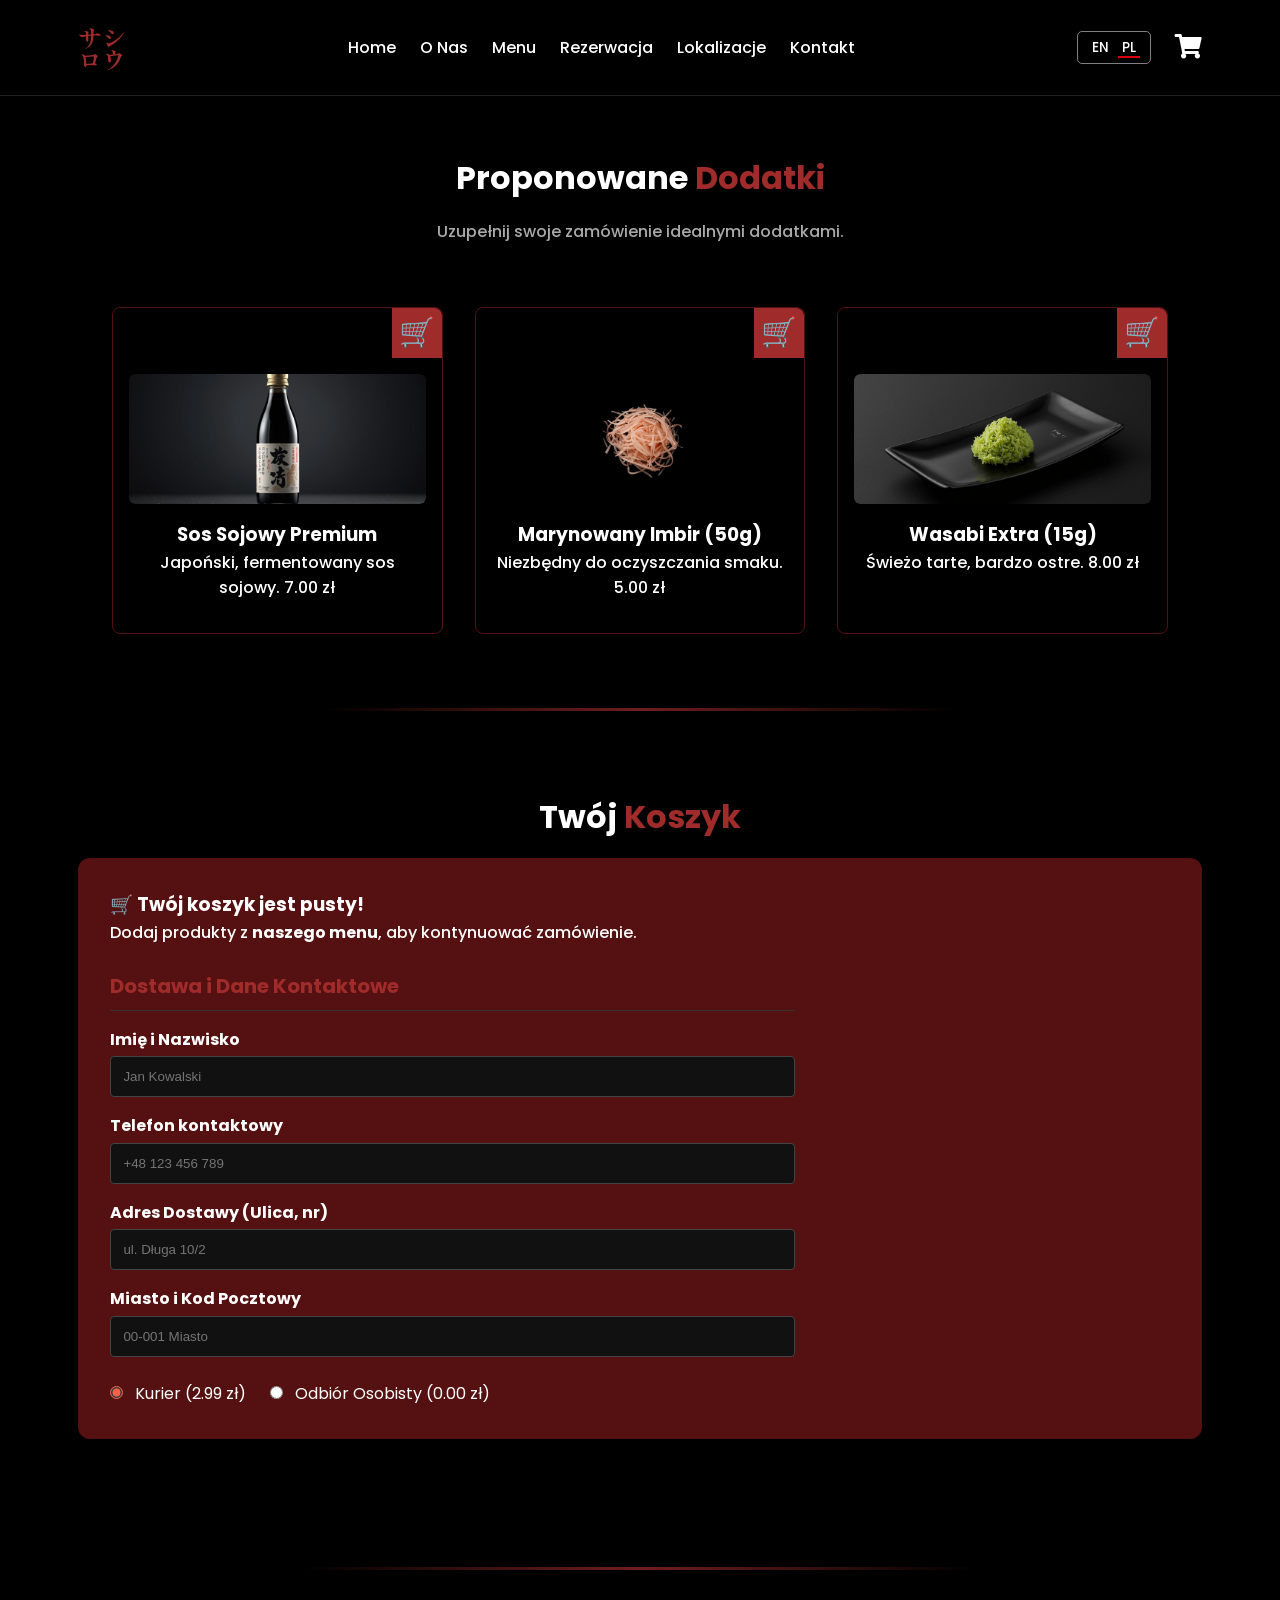
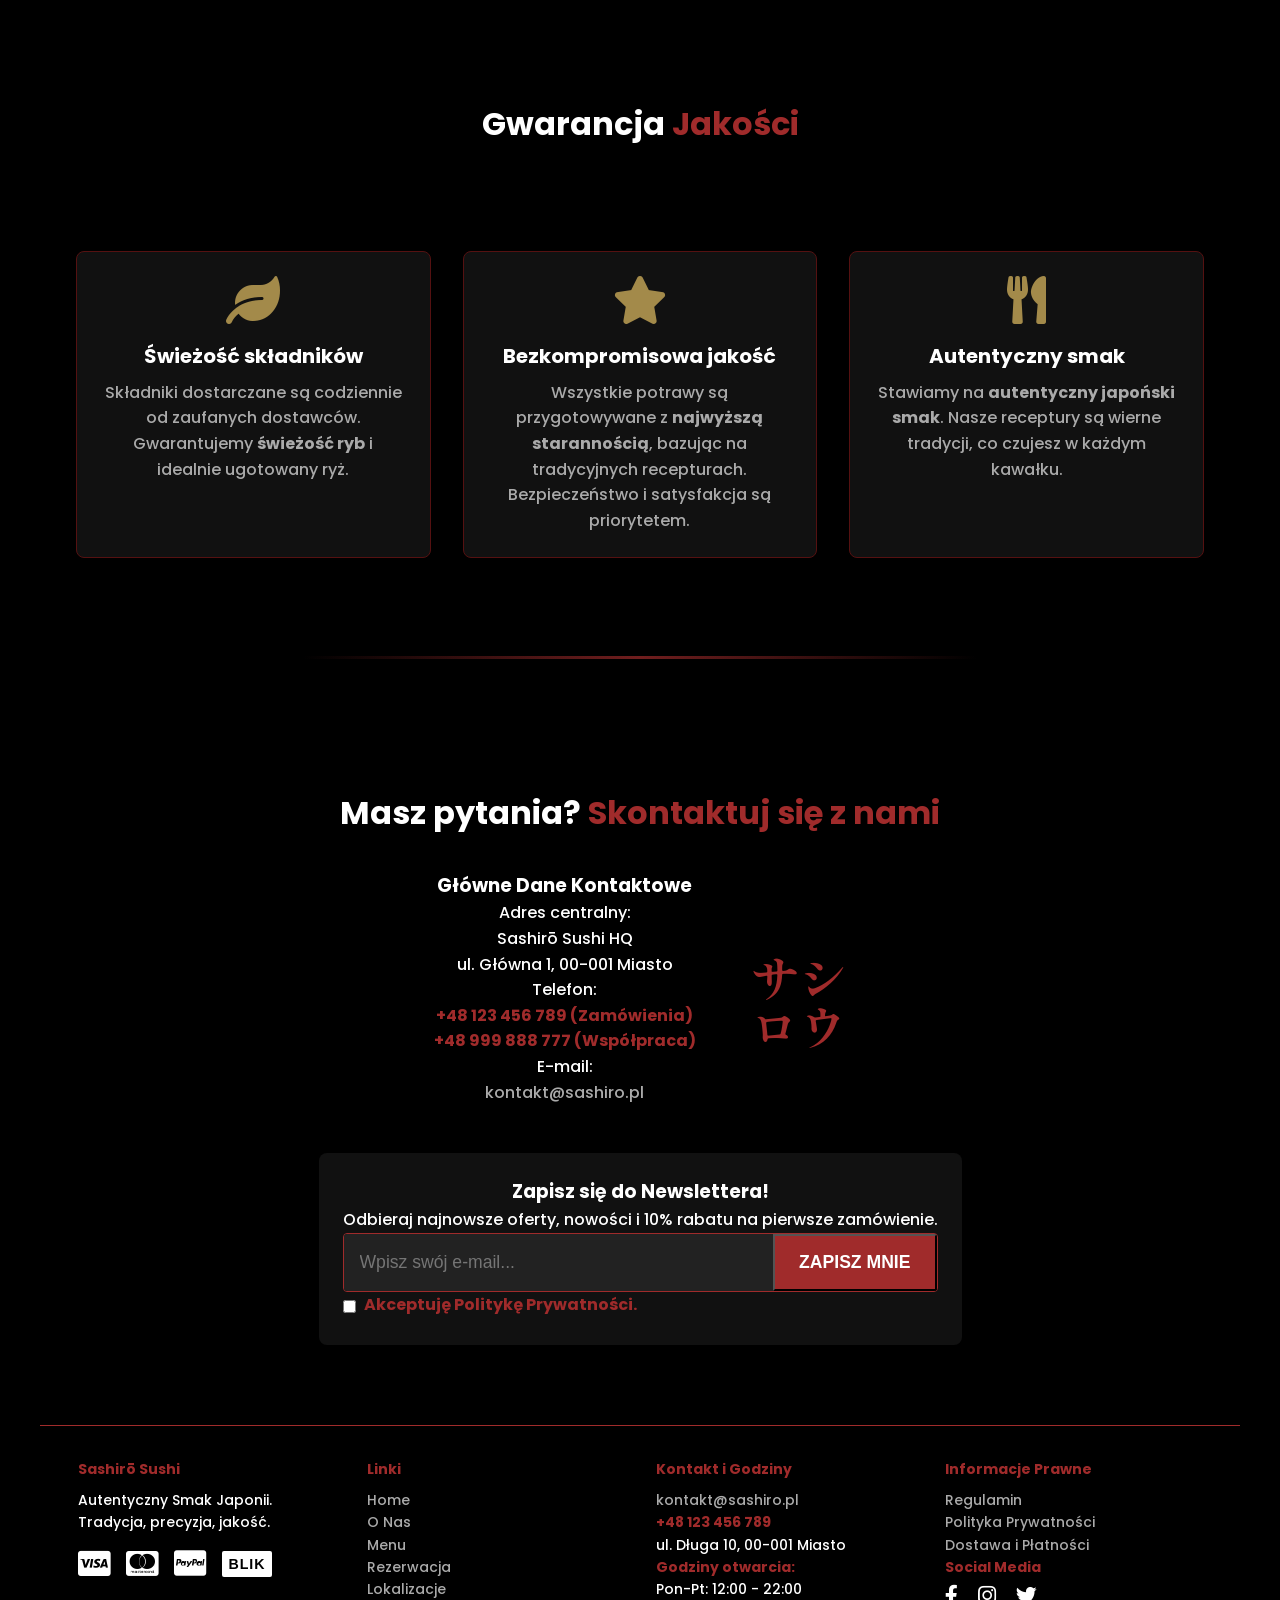
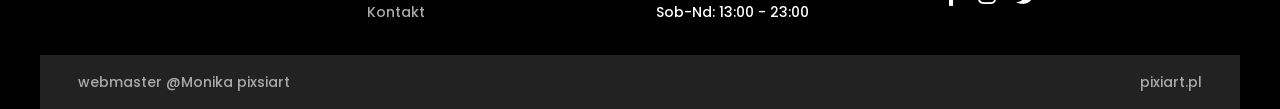
==== commit ef3f42ee: "no message" ====
--- a/cart.html
+++ b/cart.html
@@ -56,13 +56,6 @@
           </div>
 
           <div class="header__controls">
-            <button
-              id="theme-toggle"
-              class="header__theme-toggle"
-              aria-label="Zmień motyw"
-            >
-              <i class="fas fa-sun"></i>
-            </button>
             <div class="header__lang-selector">
               <a href="#" class="header__lang-selector-option" data-lang="en"
                 >EN</a
--- a/style.css
+++ b/style.css
@@ -389,7 +389,7 @@
   background: var(--color-background-card);
   box-shadow: 0 4px 10px rgba(0, 0, 0, 0.5);
 
-  opacity: 0;
+  opacity: 1;
   transform: translateY(30px);
   transition: opacity 0.4s ease-out, transform 0.4s ease-out;
 }
@@ -420,7 +420,7 @@
   transition: box-shadow 0.3s ease, transform 0.3s ease;
 
 /* JS Animation - initial state (FAST TRANSITION) */
-  opacity: 0;
+  opacity: 1;
   transform: translateY(30px);
   transition: opacity 0.4s ease-out, transform 0.4s ease-out,
     box-shadow 0.3s ease;
@@ -550,7 +550,7 @@
   display: flex;
   flex-direction: column;
 
-  opacity: 0;
+  opacity: 1;
   transform: translateY(30px);
   transition: opacity 0.4s ease-out, transform 0.4s ease-out,
     box-shadow 0.3s ease;
@@ -1116,7 +1116,7 @@
  /* JS Animation - initial state (FAST TRANSITION) */
   opacity: 0;
   transform: translateY(30px);
-  transition: opacity 0.4s ease-out, transform 0.4s ease-out,
+  transition: opacity 0.2s ease-out, transform 0.2s ease-out,
     box-shadow 0.3s ease;
 }
 
@@ -1206,9 +1206,9 @@
 .testimonial__card,
 .section--photo,
 .service__item {
-  opacity: 0;
+  opacity: 1;
   transform: translateY(30px);
-  transition: opacity 0.6s ease-out, transform 0.6s ease-out,
+  transition: opacity 0.2s ease-out, transform 0.2s ease-out,
     box-shadow 0.3s ease;
 }
 
@@ -1604,287 +1604,3 @@
   }
 }
 
-/*=======================
-LIGHT THEME
-========================*/
-
-body.light-mode {
-  background-color: white;
-  color: #1a1a1a;
-
-  background-image: radial-gradient(
-      circle at 10% 20%,
-      rgba(0, 0, 0, 0.05) 1px,
-      transparent 2px
-    ),
-    radial-gradient(
-      circle at 50% 70%,
-      rgba(255, 255, 255, 0.2) 1px,
-      transparent 2px
-    ),
-    radial-gradient(circle at 80% 40%, rgba(0, 0, 0, 0.03) 1px, transparent 2px);
-
-  background-size: 30px 30px, 45px 45px, 20px 20px;
-  background-position: 0 0, 15px 15px, 5px 5px;
-}
-
-/* Header */
-body.light-mode .header {
-  background-color: #ffffff;
-  color: #1a1a1a;
-  border-bottom: 1px solid #e6e0d6;
-  box-shadow: 0 2px 6px rgba(0, 0, 0, 0.08);
-}
-
-/* Navigation and links */
-body.light-mode .nav__link,
-body.light-mode .header__lang-selector a,
-body.light-mode .header__cart-icon a {
-  color: #1a1a1a;
-}
-body.light-mode .nav__link:hover,
-body.light-mode .header__lang-selector a:hover,
-body.light-mode .header__cart-icon a:hover {
-  color: #a38a4a;
-}
-
-/* Icons */
-body.light-mode i {
-  color: #a38a4a;
-}
-
-/* Menu cards / sections */
-body.light-mode .menu__card,
-body.light-mode .section {
-  background-color: var(--color_background-light);
-  color: #1a1a1a;
-  border-color: #e8e4dc;
-}
-
-/* Footer */
-body.light-mode .footer {
-  background-color: transparent;
-  color: #1a1a1a;
-}
-
-/* Highlights */
-body.light-mode strong,
-body.light-mode .highlight {
-  color: #a38a4a;
-}
-body.light-mode .alert,
-body.light-mode .badge,
-body.light-mode .cart__badge {
-  background-color: #a02b2b;
-  color: #fff;
-  box-shadow: 0 2px 6px rgba(0, 0, 0, 0.1);
-}
-
-/* Service cards */
-body.light-mode .service__card {
-  background: linear-gradient(145deg, #c1a45f, #d2b675);
-  color: #1a1a1a;
-  box-shadow: 0 4px 12px rgba(0, 0, 0, 0.1);
-  transition: transform 0.3s ease, box-shadow 0.3s ease;
-}
-body.light-mode .service__card:hover {
-  transform: translateY(-5px);
-  box-shadow: 0 6px 18px rgba(0, 0, 0, 0.15);
-}
-body.light-mode .service__icon {
-  color: var(--color-primary);
-}
-body.light-mode .service__card:hover .service__icon {
-  color: var(--color-primary-hover);
-}
-
-/* Location tiles */
-body.light-mode .service__item {
-  background-color: white;
-  border: 1px solid #e8e4dc;
-  box-shadow: 0 2px 6px rgba(0, 0, 0, 0.08);
-}
-
-/* Newsletter */
-body.light-mode .newsletter-tile-wrapper {
-  background-color: #c6a85e;
-  color: #1a1a1a;
-  box-shadow: 0 4px 10px rgba(0, 0, 0, 0.08);
-}
-body.light-mode .newsletter-tile-wrapper input {
-  background-color: #f5f0e0;
-  color: #1a1a1a;
-  border-color: #b18d4d;
-}
-body.light-mode .newsletter-tile-wrapper .btn {
-  background-color: #7a0b0b;
-  color: #fff;
-}
-body.light-mode .newsletter-tile-form input[type='email'] {
-  color: #1a1a1a;
-}
-
-/* Quality guarantee / tiles */
-body.light-mode #quality-guarantee .quality-card {
-  background: linear-gradient(145deg, #c1a45f, #d2b675);
-  color: #1a1a1a;
-  box-shadow: 0 4px 12px rgba(0, 0, 0, 0.1);
-}
-body.light-mode #quality-guarantee .quality-card .quality-icon {
-  color: #7a0b0b;
-}
-body.light-mode #quality-guarantee .quality-card .quality-title {
-  color: #3b2f1a;
-}
-body.light-mode #quality-guarantee .quality-card strong,
-body.light-mode #quality-guarantee .quality-card span {
-  color: #800000;
-}
-
-/* Cart */
-body.light-mode .cart-page {
-  background-color: white;
-  color: #333;
-}
-body.light-mode .cart__items-container {
-  background-color: white;
-  color: #333;
-  padding: 2rem;
-  box-shadow: 0 2px 6px rgba(0, 0, 0, 0.08);
-}
-body.light-mode .cart__summary-box {
-  background-color: white;
-  color: #333;
-  padding: 1.5rem;
-  box-shadow: 0 2px 6px rgba(0, 0, 0, 0.08);
-}
-body.light-mode .cart__summary h3,
-body.light-mode .cart__payment-section h3,
-body.light-mode .cart__discount-section label {
-  color: var(--color-primary);
-}
-body.light-mode .cart__summary-value {
-  color: var(--color-primary-hover);
-}
-body.light-mode .cart__place-order-btn {
-  background-color: #8b0000;
-  color: #fff;
-  box-shadow: 0 3px 8px rgba(0, 0, 0, 0.15);
-}
-body.light-mode .cart__place-order-btn:hover {
-  background-color: var(--color-primary-hover);
-  box-shadow: 0 5px 12px rgba(0, 0, 0, 0.2);
-}
-
-/* Product menu */
-body.light-mode .menu__categories {
-  background-color: #8b1a1a;
-  border-bottom-color: #6d1212;
-  box-shadow: 0 2px 6px rgba(0, 0, 0, 0.08);
-}
-body.light-mode .menu__categories--is-sticky {
-  box-shadow: 0 4px 12px rgba(0, 0, 0, 0.15);
-}
-body.light-mode .menu__categories a.menu__categories-link {
-  color: #fff;
-}
-body.light-mode .menu__categories a.menu__categories-link:hover,
-body.light-mode .menu__categories a.menu__categories-link--active {
-  color: #a38a4a;
-}
-body.light-mode .menu__categories a.menu__categories-link:after {
-  background-color: #a38a4a;
-}
-
-/* Price, phone and colored elements */
-body.light-mode .menu__card .menu__card-price,
-body.light-mode .cart__grid-layout .cart__total-item-price,
-body.light-mode #cart-addons .cart__product-price,
-body.light-mode .cart__summary .cart__summary-line--total span,
-body.light-mode .price,
-body.light-mode .footer__list-link[href^='tel:'],
-body.light-mode .contact__info-details a[href^='tel:'],
-body.light-mode .colored {
-  color: var(--color-primary);
-  font-weight: 700;
-}
-
-/* Black headings */
-body.light-mode h1,
-body.light-mode h2,
-body.light-mode h3,
-body.light-mode h4,
-body.light-mode h5,
-body.light-mode h6,
-body.light-mode .section h3,
-body.light-mode .service__card h3,
-body.light-mode #quality-guarantee .quality-card .quality-title {
-  color: #000000;
-}
-
-body.light-mode section.about .about__text p {
-  color: #333333;
-  font-family: 'Noto Sans', sans-serif;
-}
-
-body.light-mode .hero__text-paragraph {
-  font-family: 'Noto Sans', sans-serif;
-  line-height: 1.6;
-  color: #333333;
-}
-
-body.light-mode .hero__text-heading span {
-  color: var(--color-primary);
-}
-
-body.light-mode .service__card p {
-  color: #1a1a1a;
-  font-family: 'Noto Sans', sans-serif;
-}
-body.light-mode section#quality-guarantee .quality-card p {
-  color: #000000;
-  font-family: 'Noto Sans', sans-serif;
-}
-
-body.light-mode .cart__terms-note,
-body.light-mode .cart__delivery-info h3,
-body.light-mode .cart__form label[for],
-body.light-mode .cart__delivery-options label[for] {
-  color: #000;
-}
-body.light-mode .quality-card:hover .quality-icon {
-  color: var(--color-primary-hover) !important;
-}
-/* Cart counter number color */
-body.light-mode .cart__items-container .cart__quantity-value {
-  color: white;
-}
-
-body.light-mode .menu__card {
-  background-color: white;
-  color: #1a1a1a;
-  border: 1px solid #e8e4dc;
-  box-shadow: 0 2px 6px rgba(0, 0, 0, 0.08);
-  transition: transform 0.2s ease, box-shadow 0.2s ease;
-}
-
-body.light-mode .menu__card:hover {
-  transform: translateY(-3px);
-  box-shadow: 0 4px 12px rgba(0, 0, 0, 0.1);
-}
-/* hr */
-body.light-mode .hr__bg-white {
-  background-color: var(--color_background-light);
-}
-body.light-mode .author-info {
-  background-color: transparent;
-  border-top: 1px solid var(--color-primary);
-}
-body.light-mode .footer__payments-icons .blik-icon {
-  background-color: var(--color-accent);
-  color: white;
-}
-
-body.light-mode .header__theme-toggle:hover i {
-  color: var(--color-primary);
-}
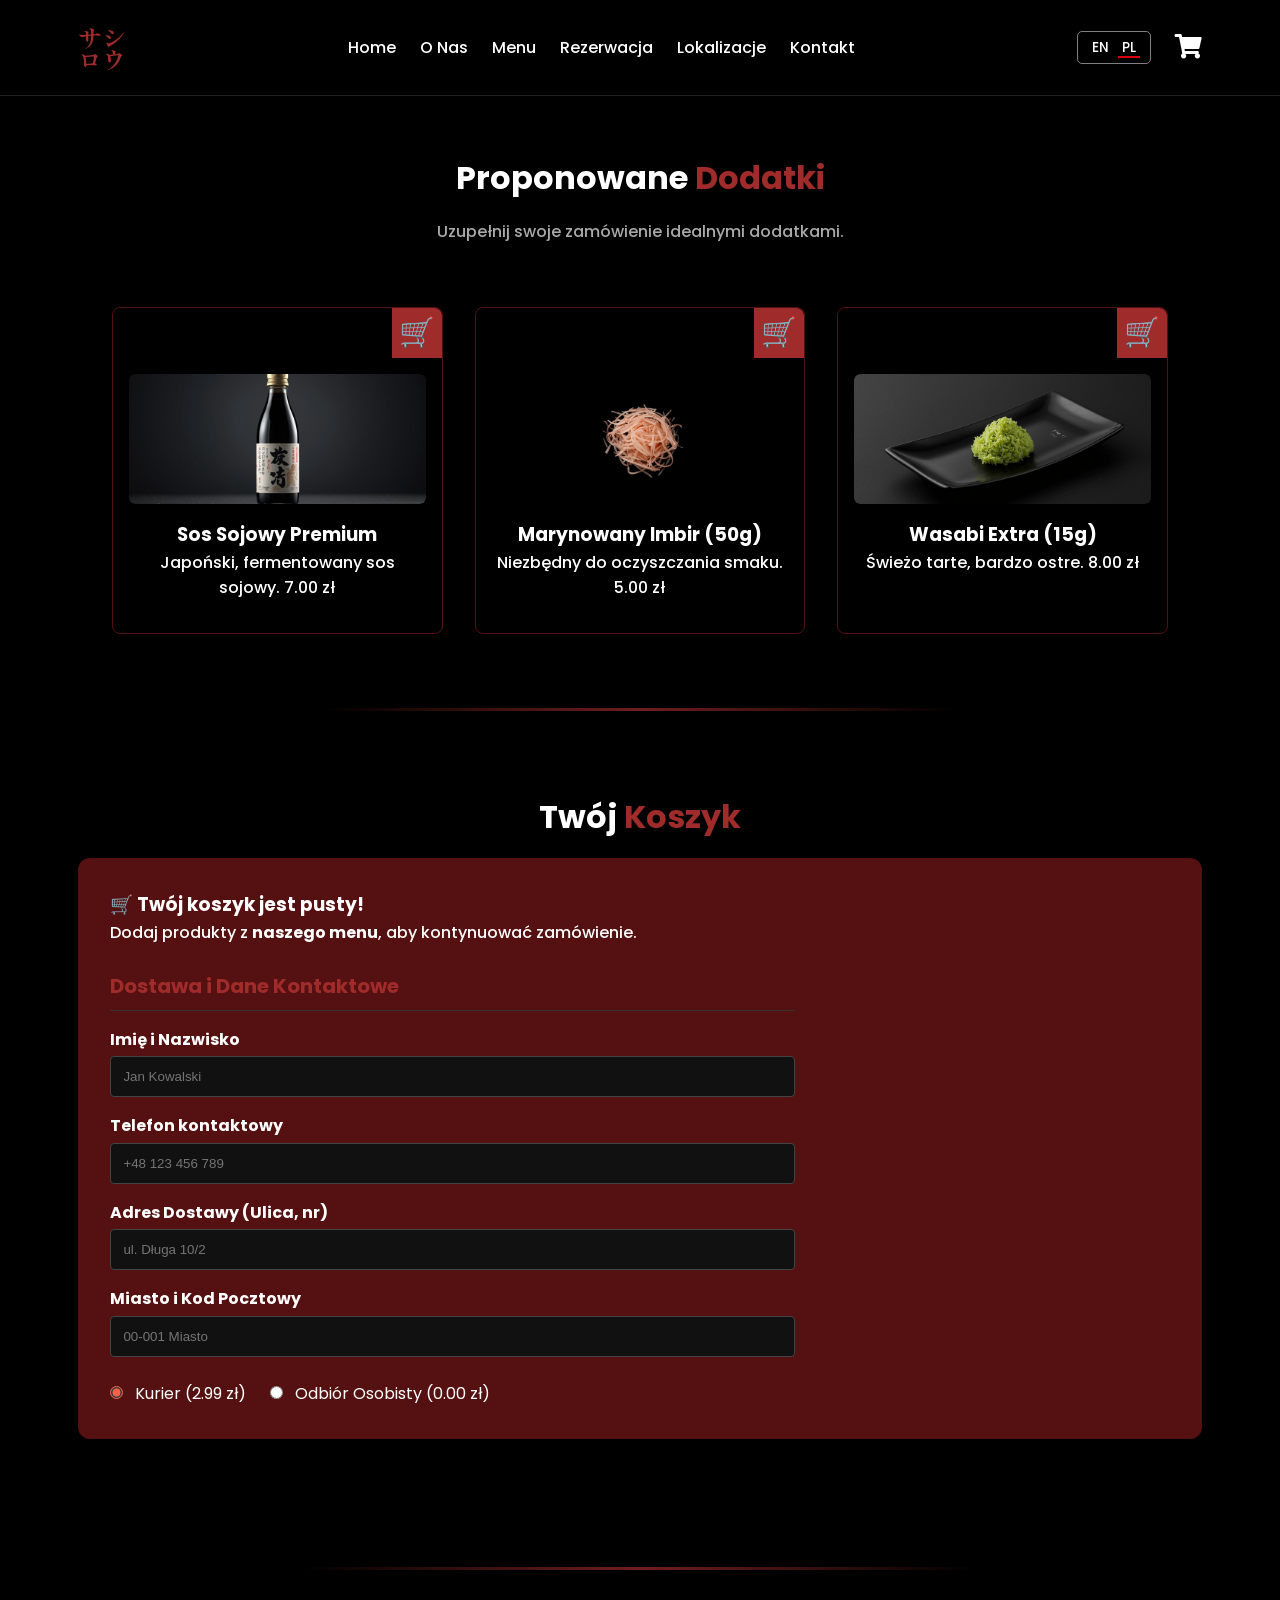
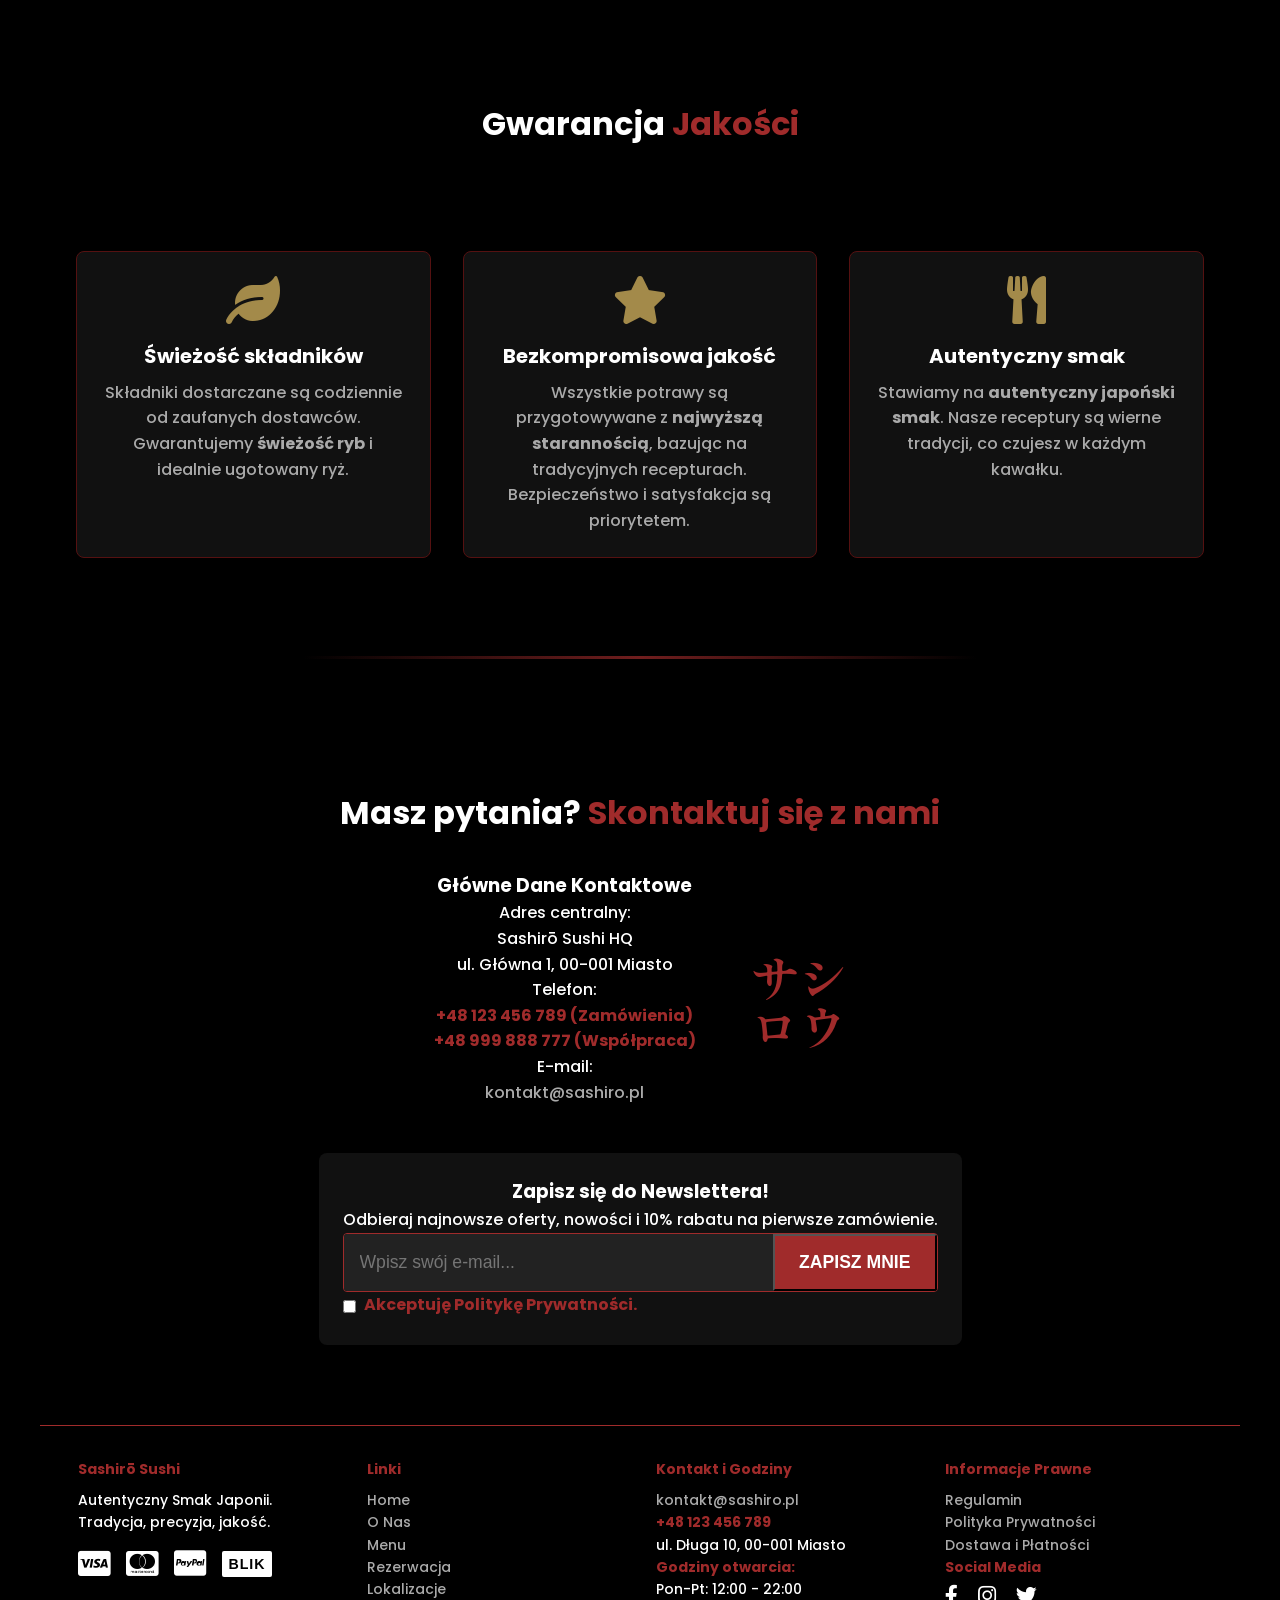
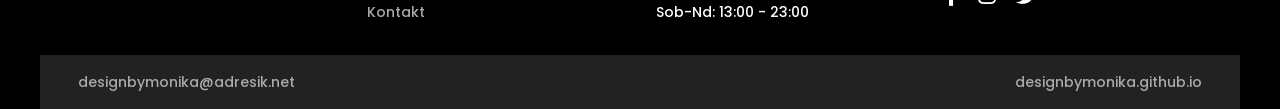
==== commit 49765041: "no message" ====
--- a/cart.html
+++ b/cart.html
@@ -412,11 +412,11 @@
     </footer>
     <div class="author-info">
       <a
-        href="mailto:monikapixiart@gmail.com?subject=Wiadomość ze strony Pixiart"
+        href="mailto:designbymonika@adresik.net?subject=Wiadomość ze strony Pixiart"
       >
-        <p>webmaster @Monika pixsiart</p>
+        <p>designbymonika@adresik.net</p>
       </a>
-      <a href="https://pixiart.pl" target="_blank"><p>pixiart.pl</p></a>
+      <a href="https://designbymonika.github.io" target="_blank"><p>designbymonika.github.io</p></a>
     </div>
     <script src="script.js"></script>
   </body>
